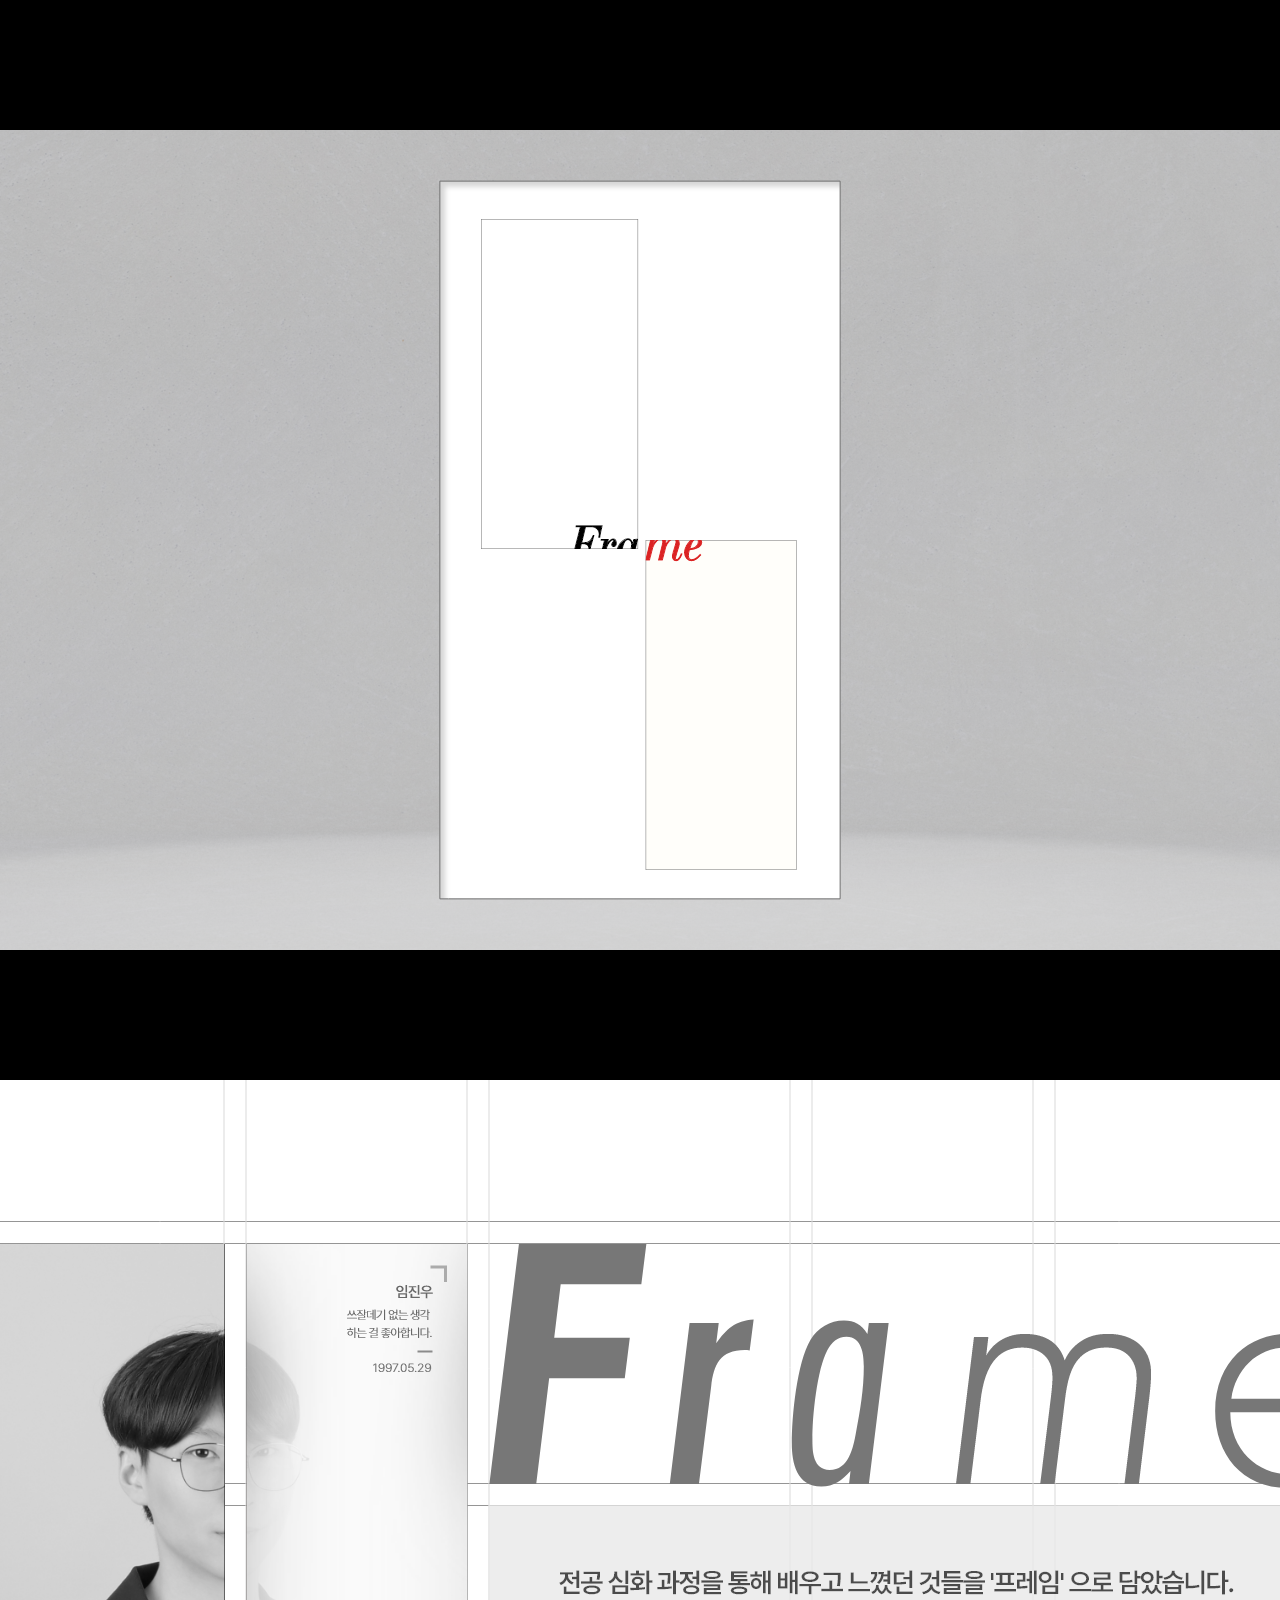
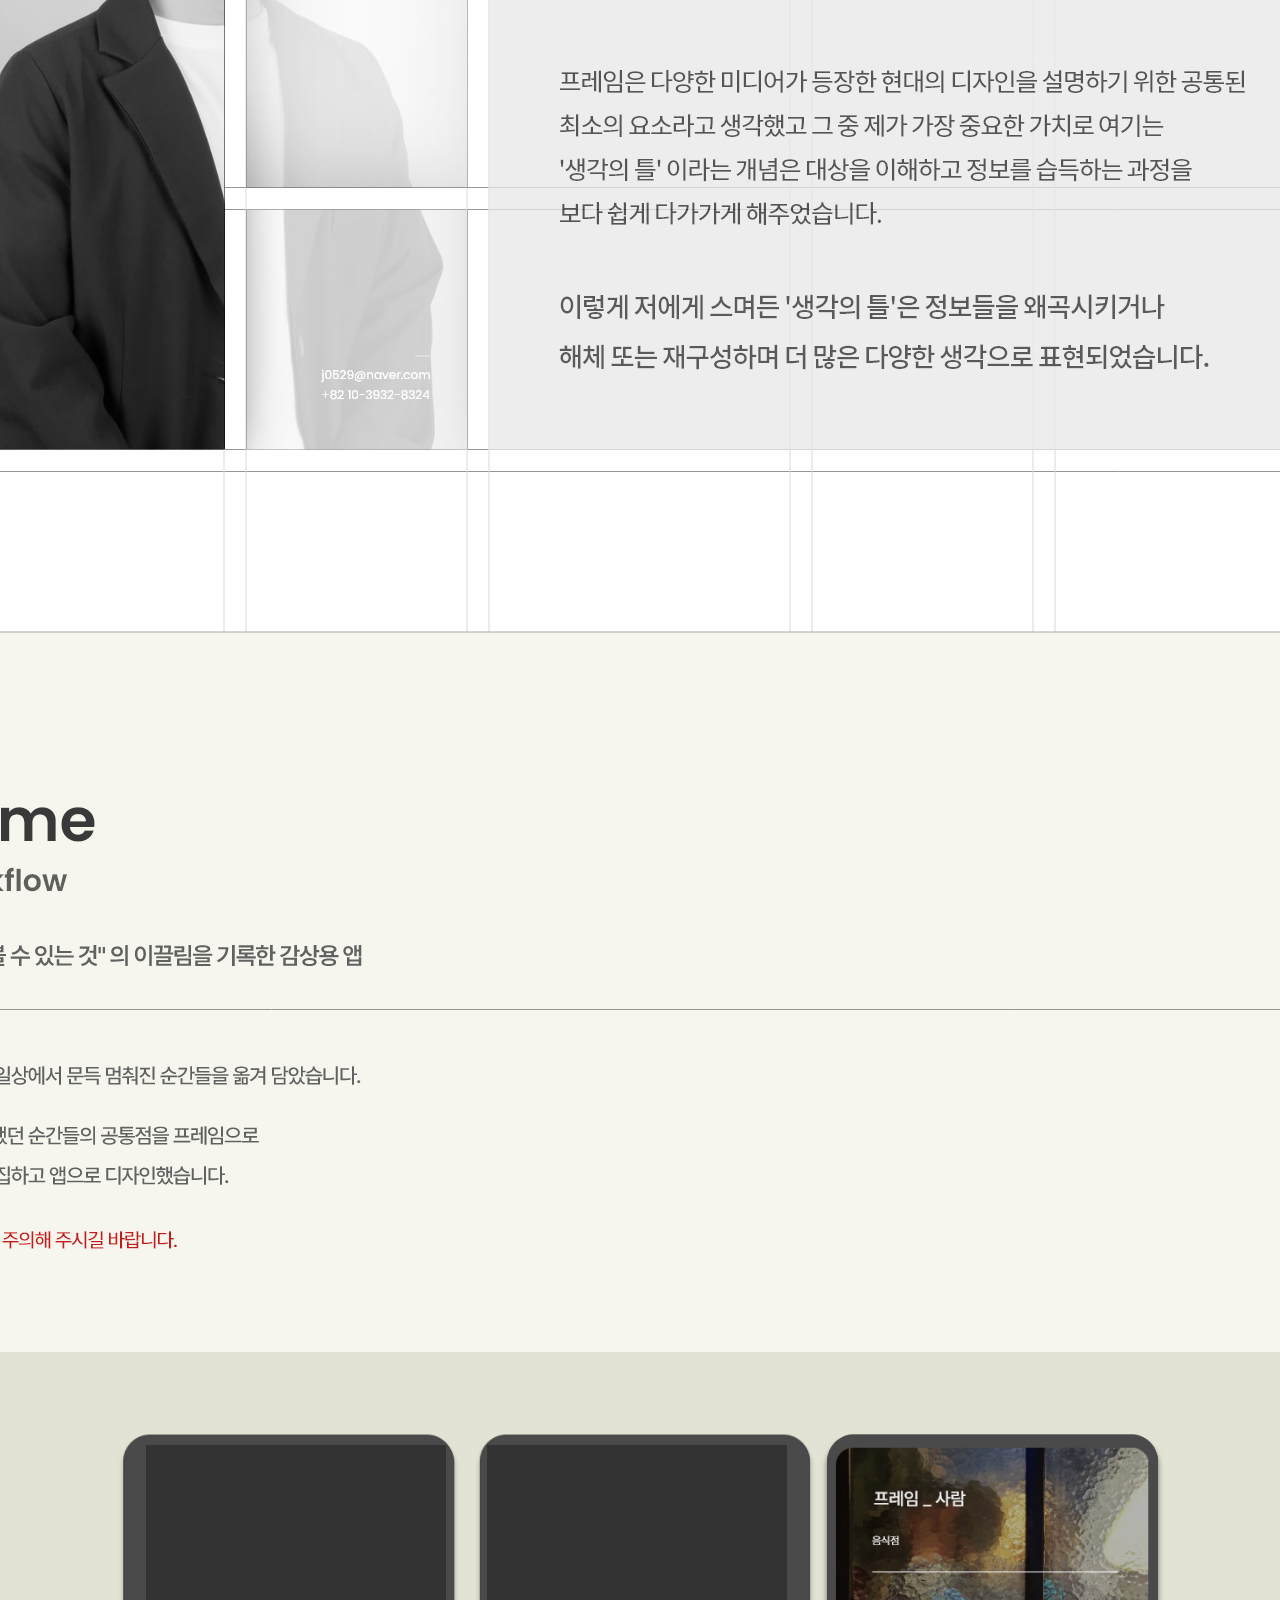
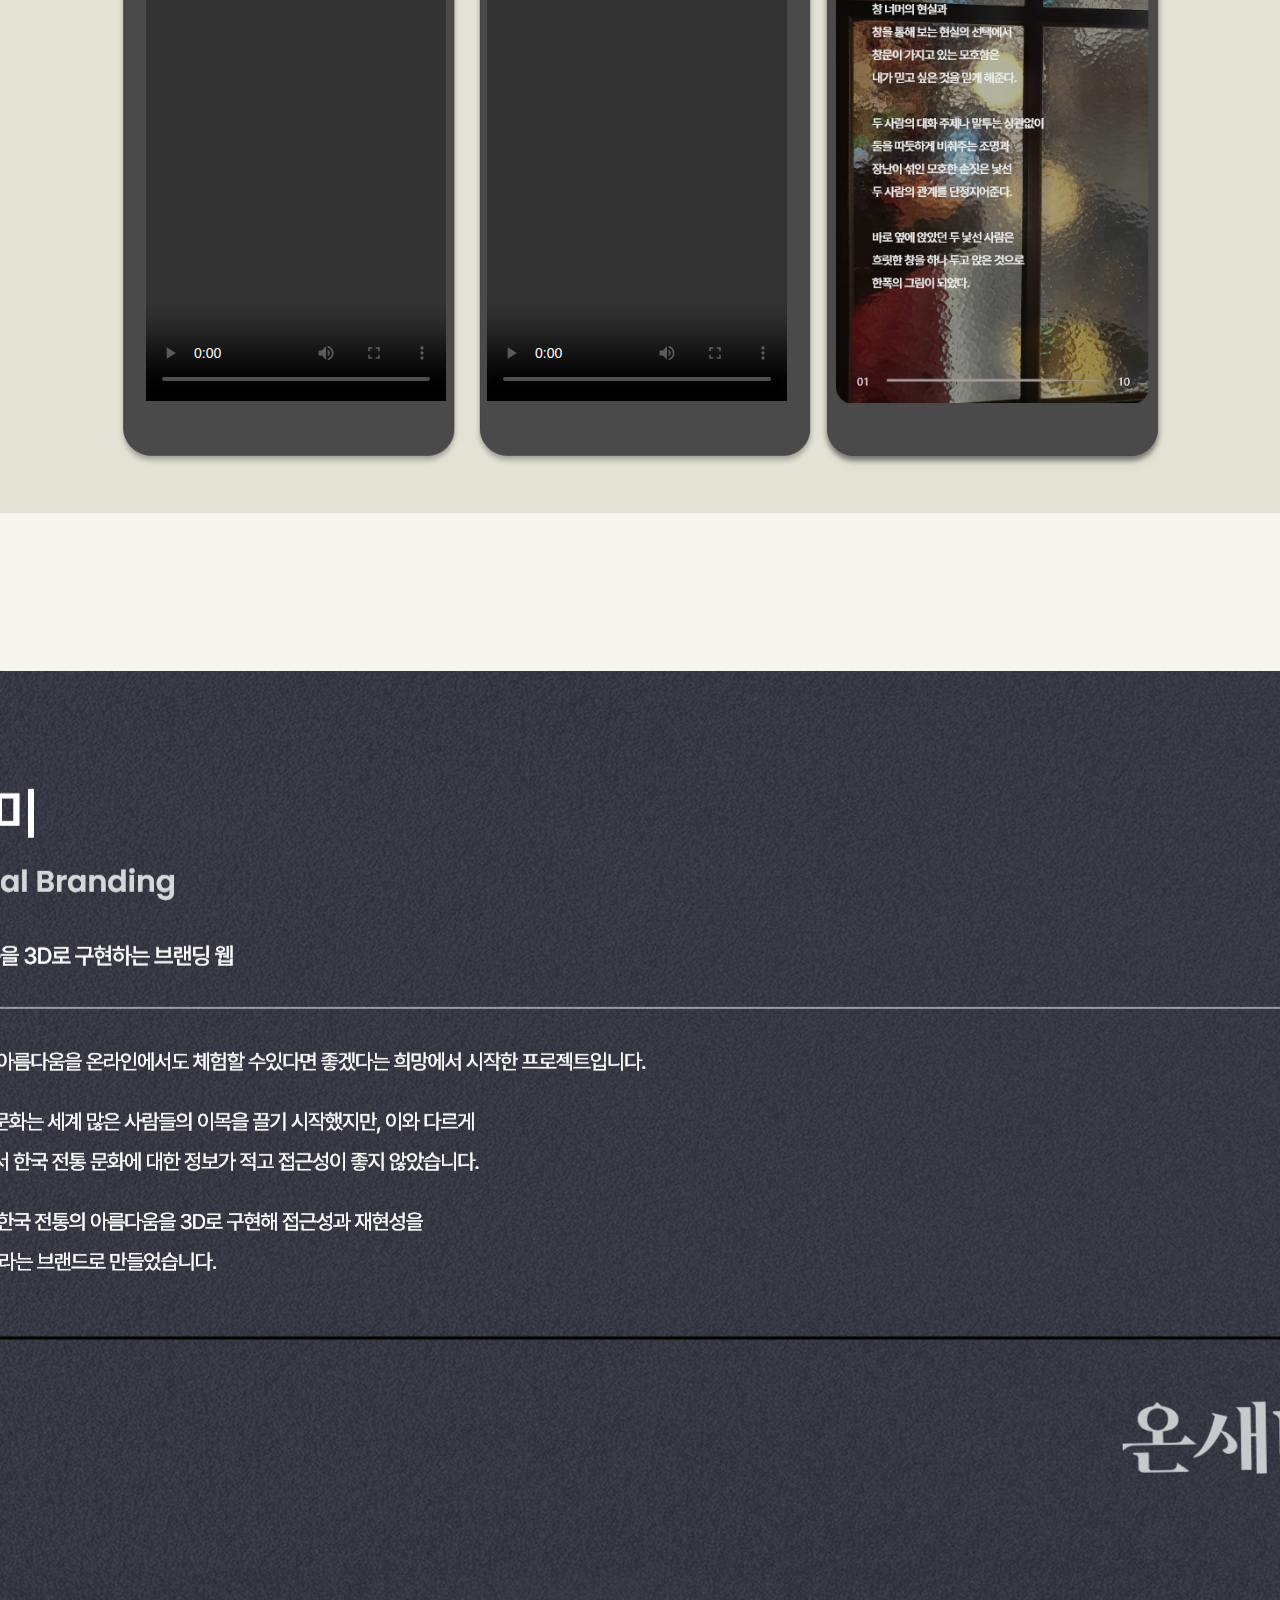
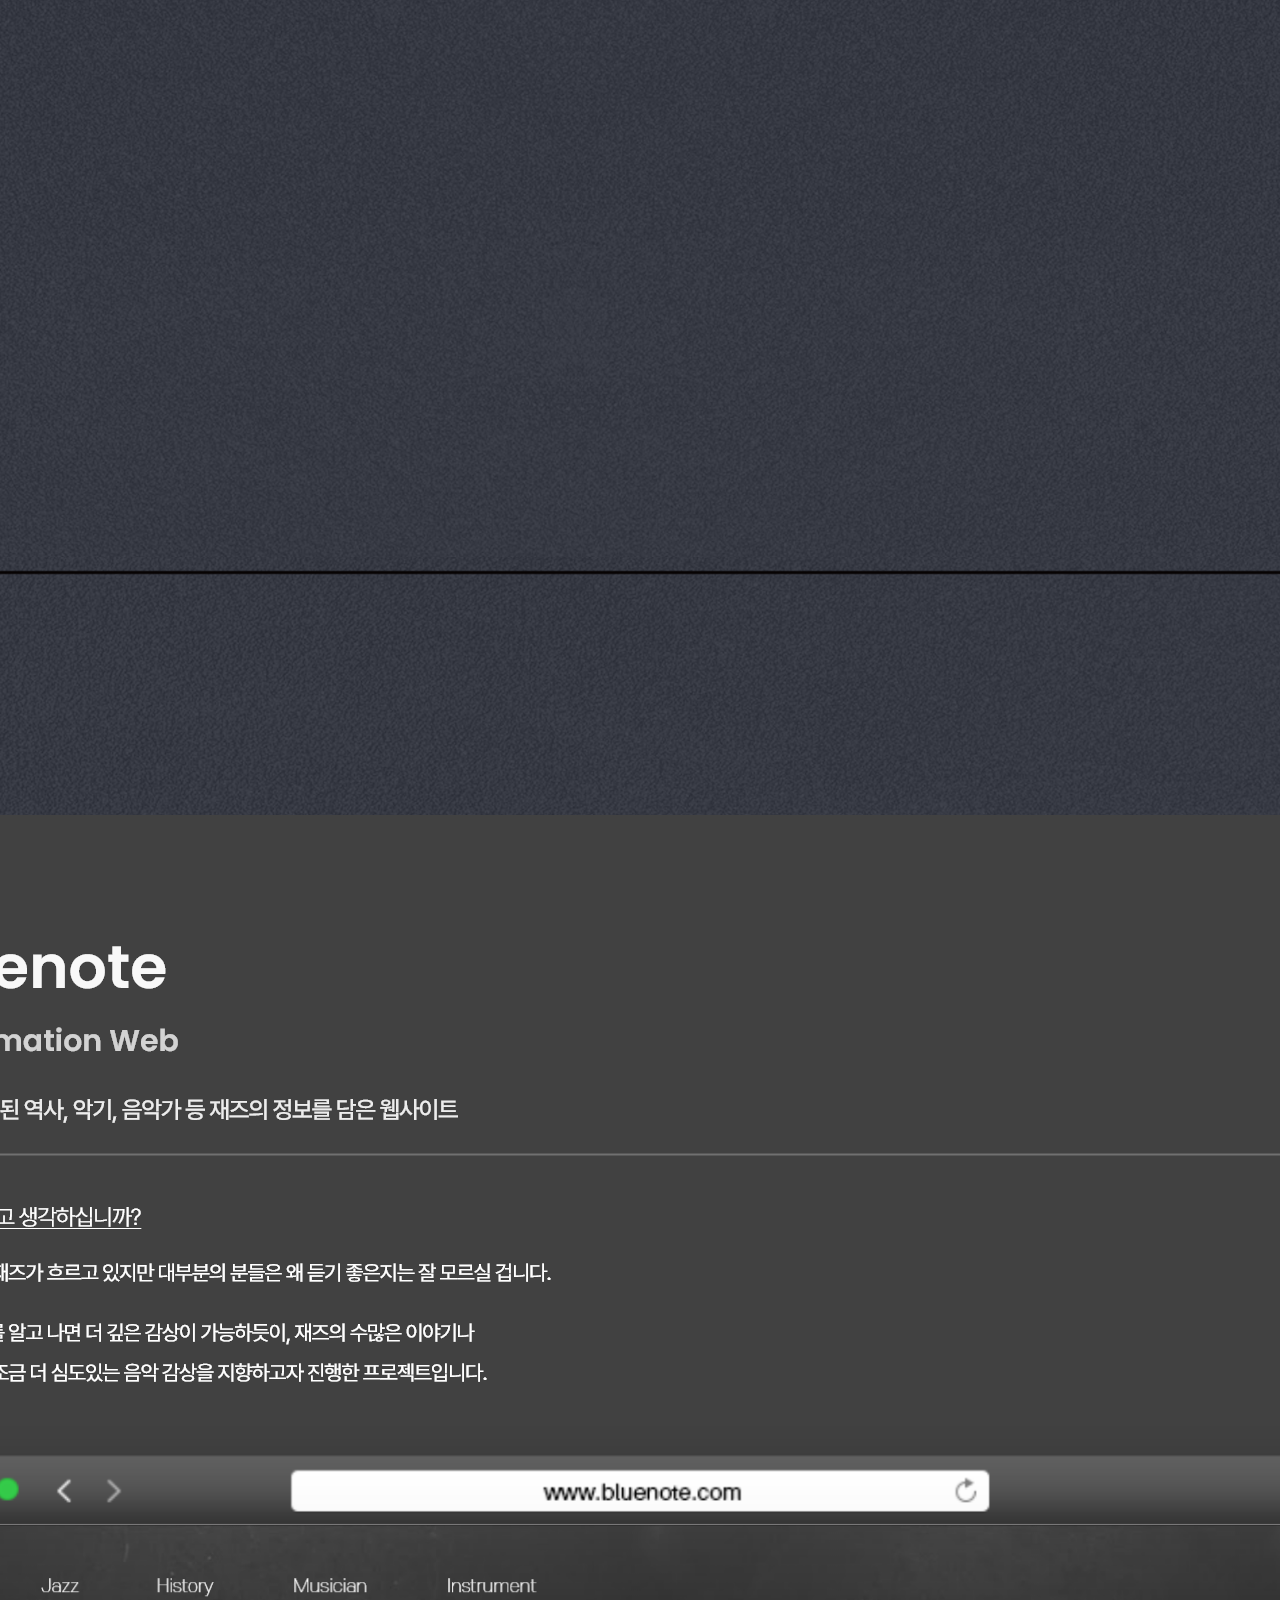
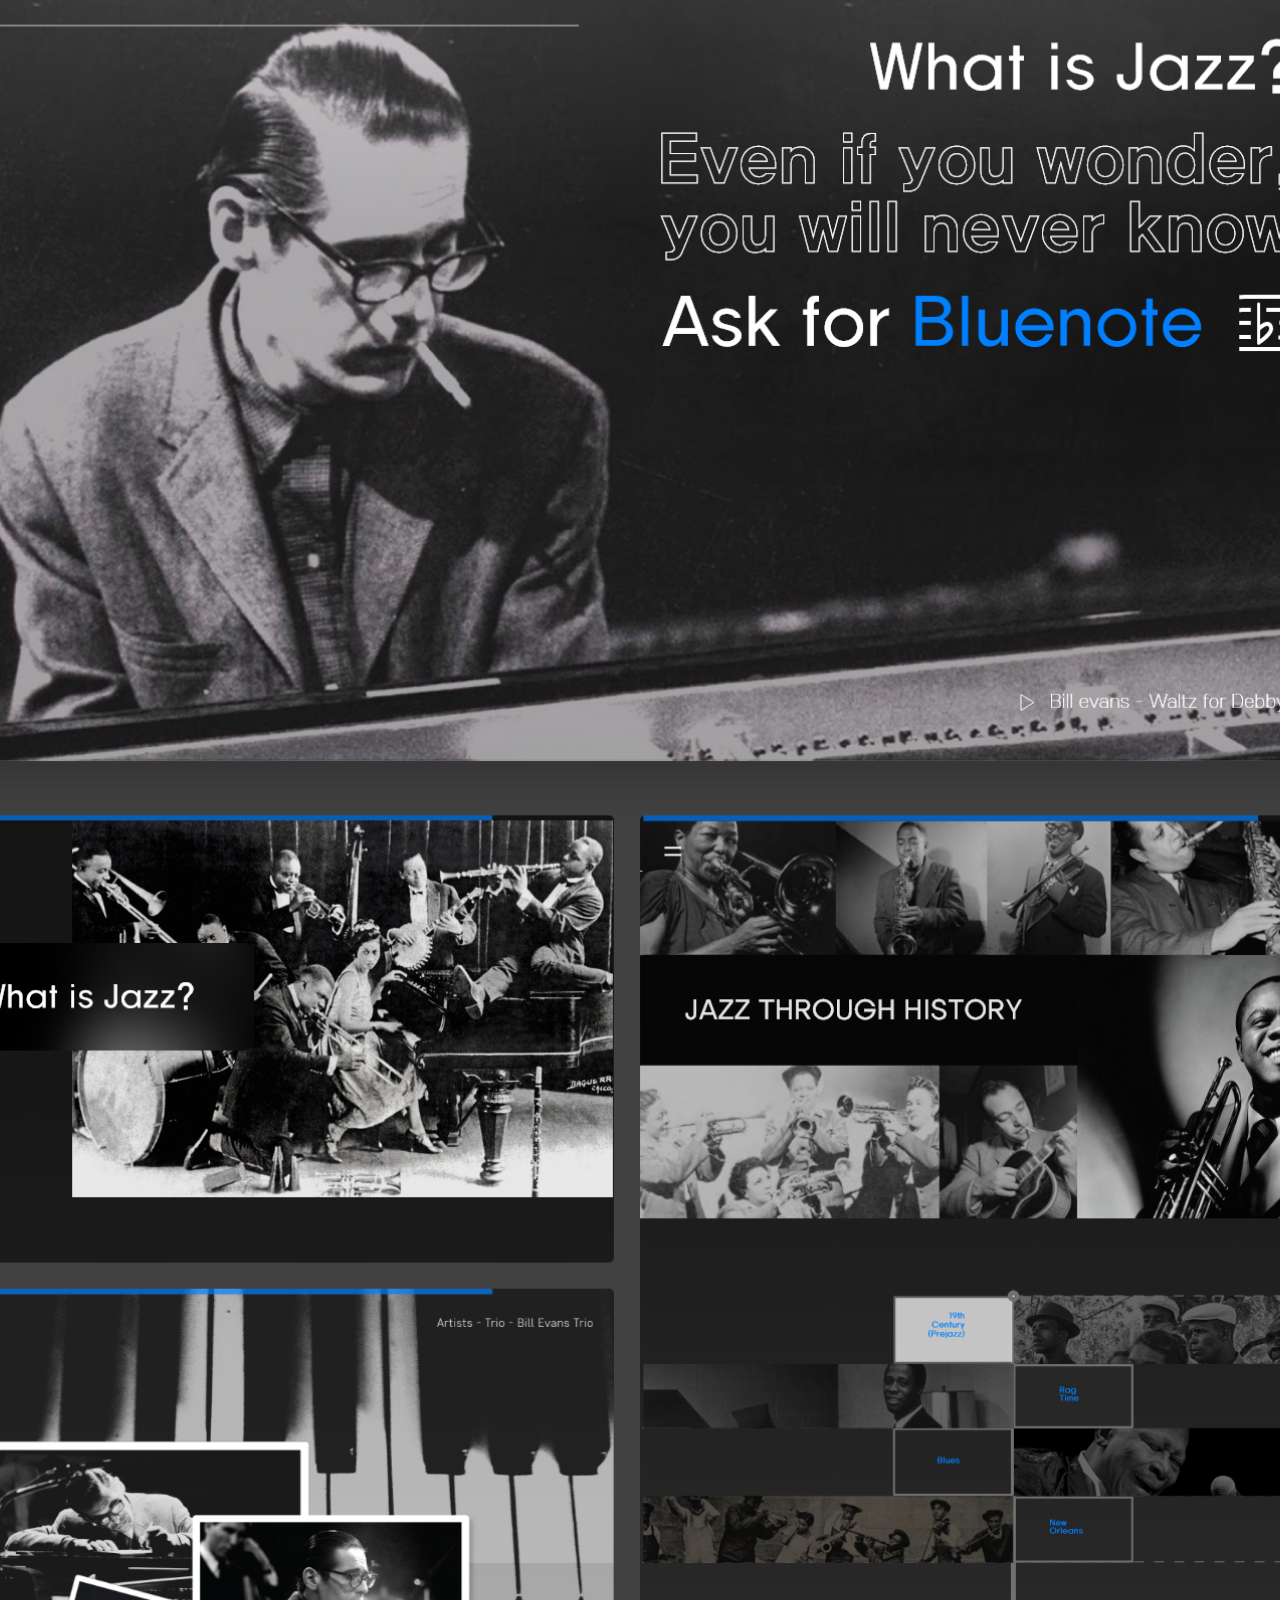
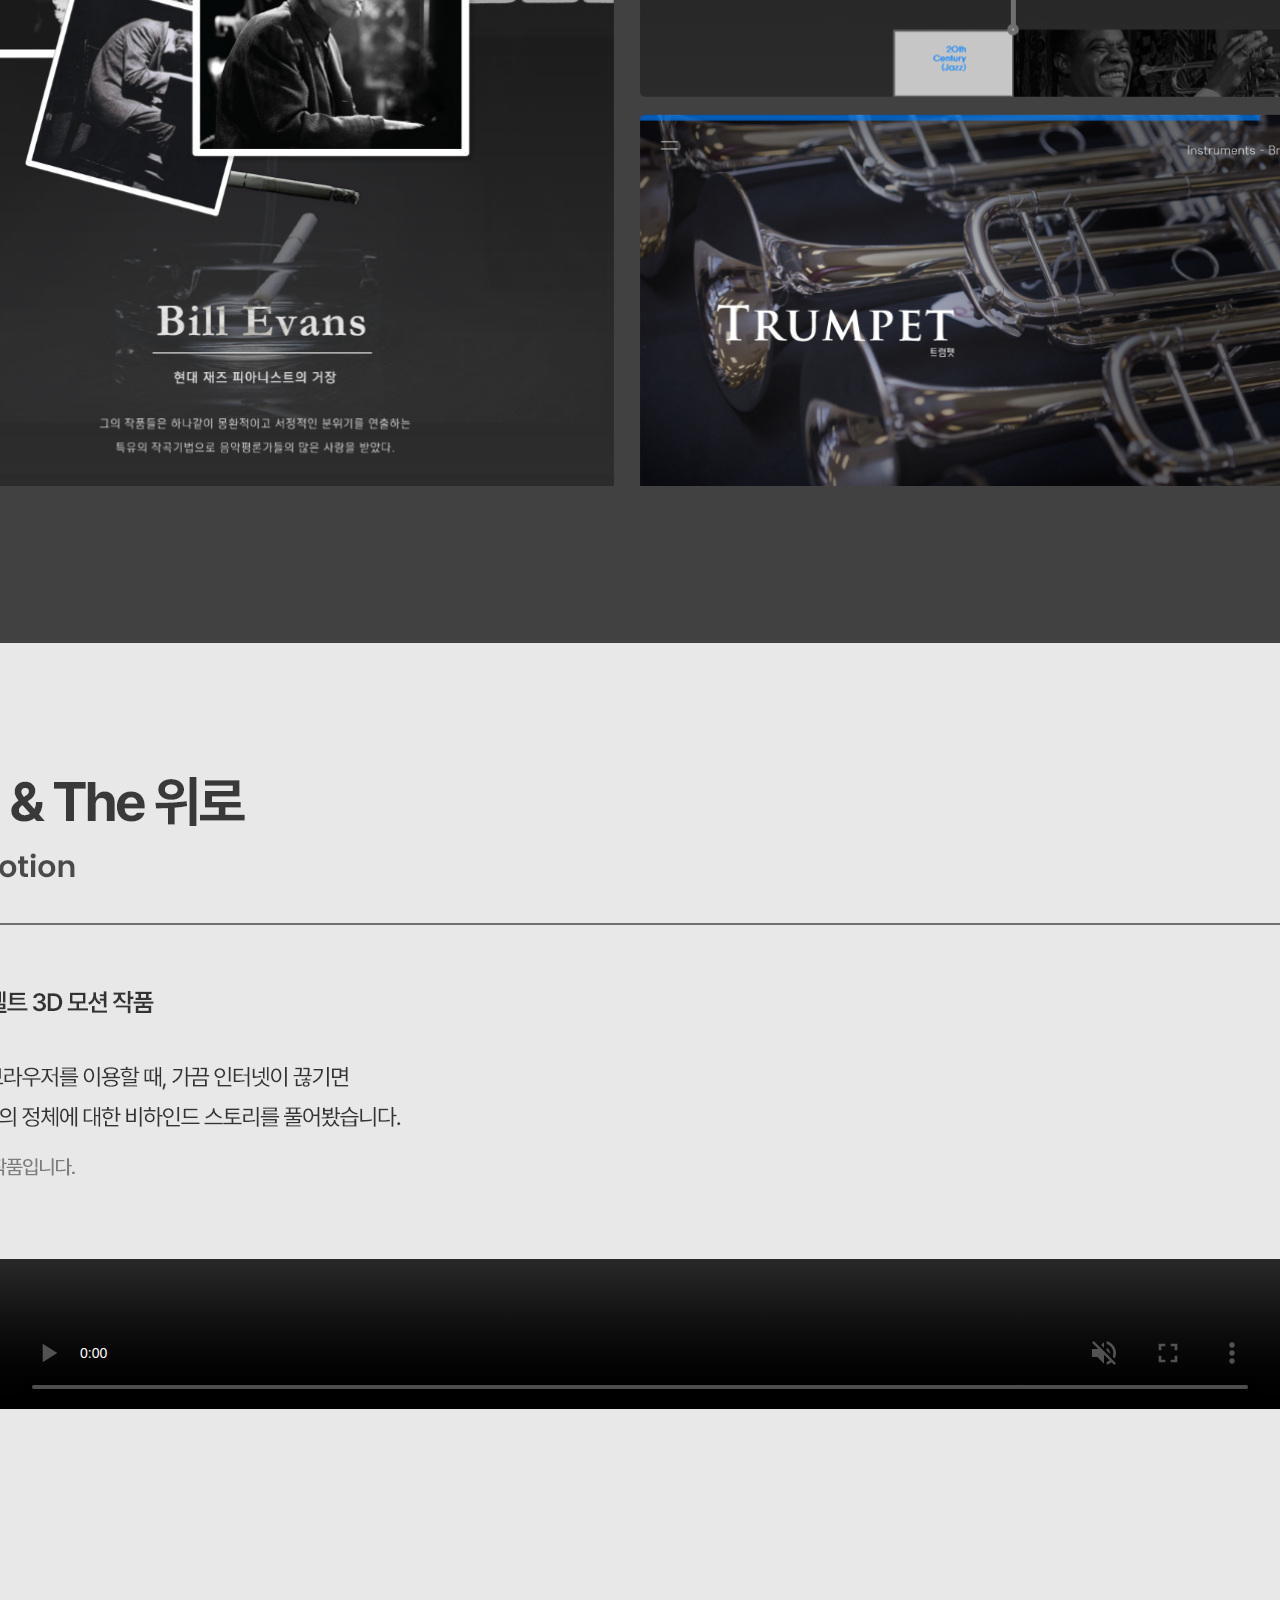
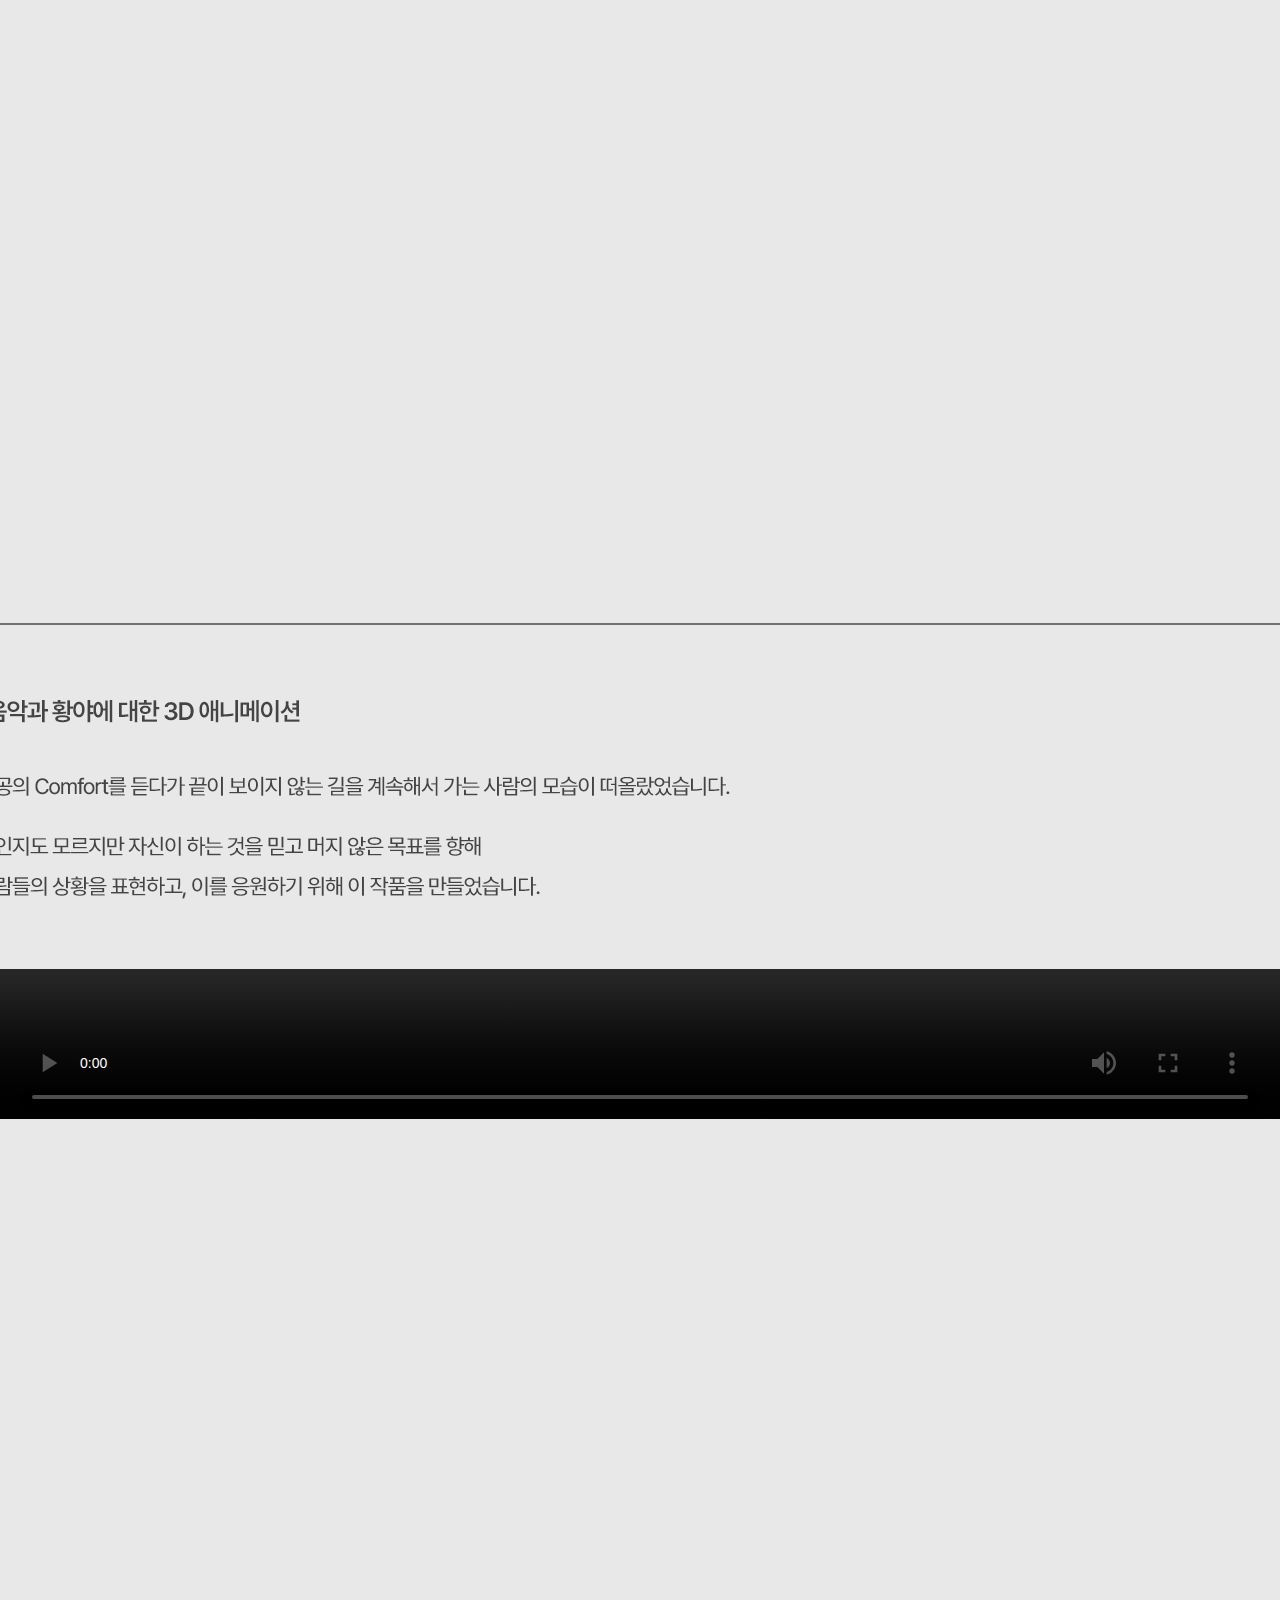
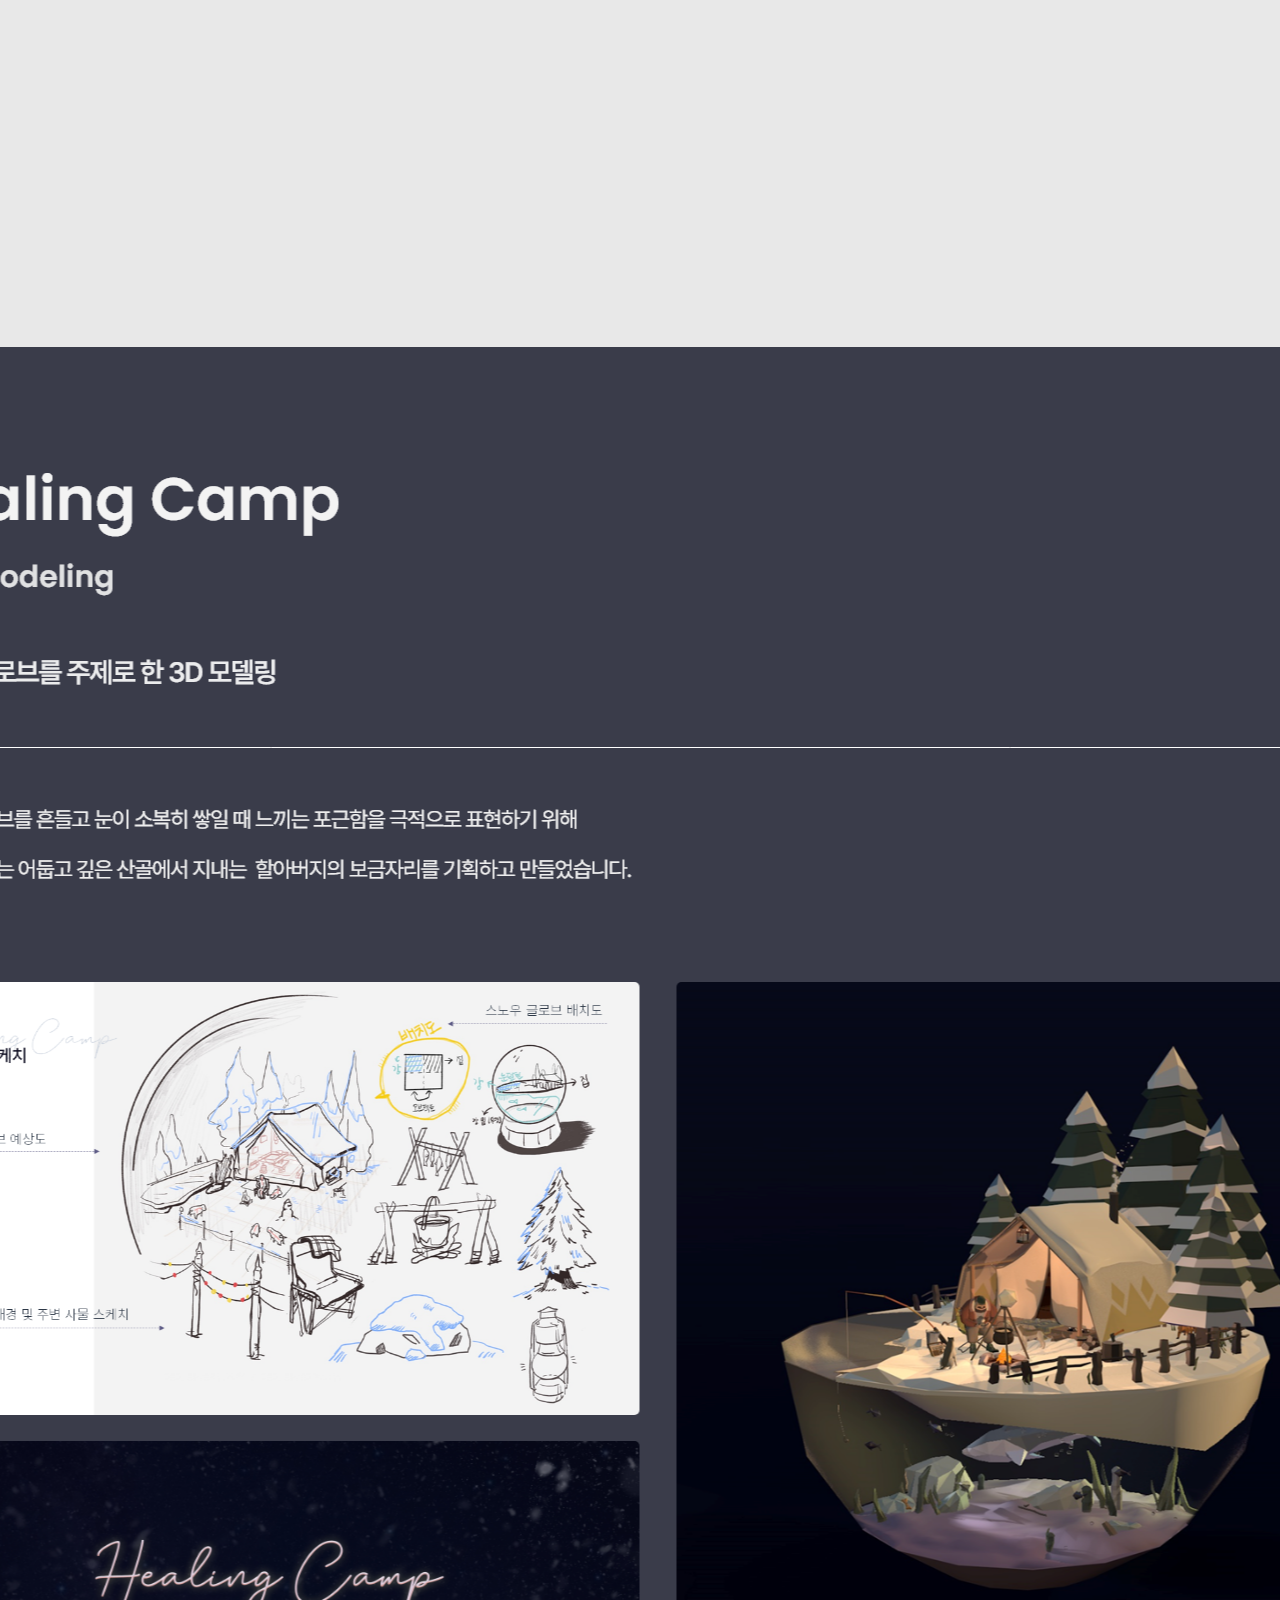
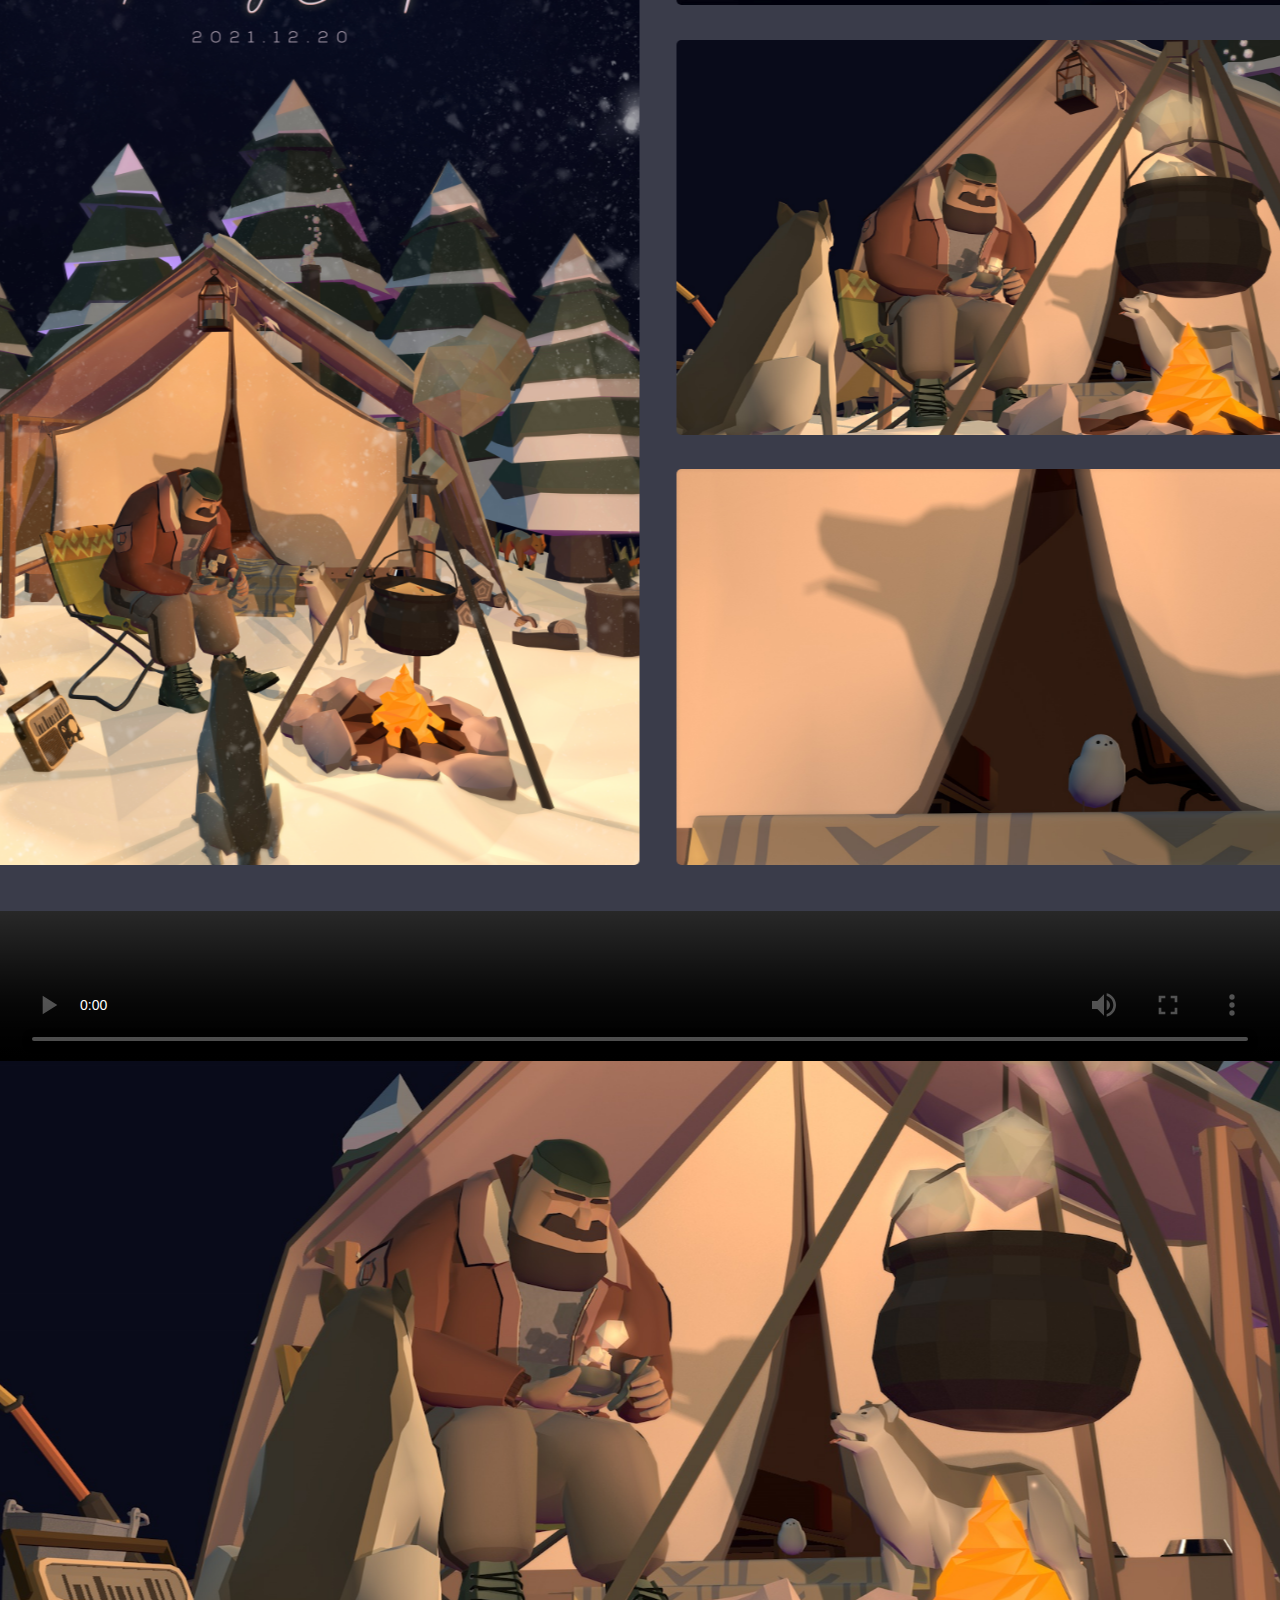
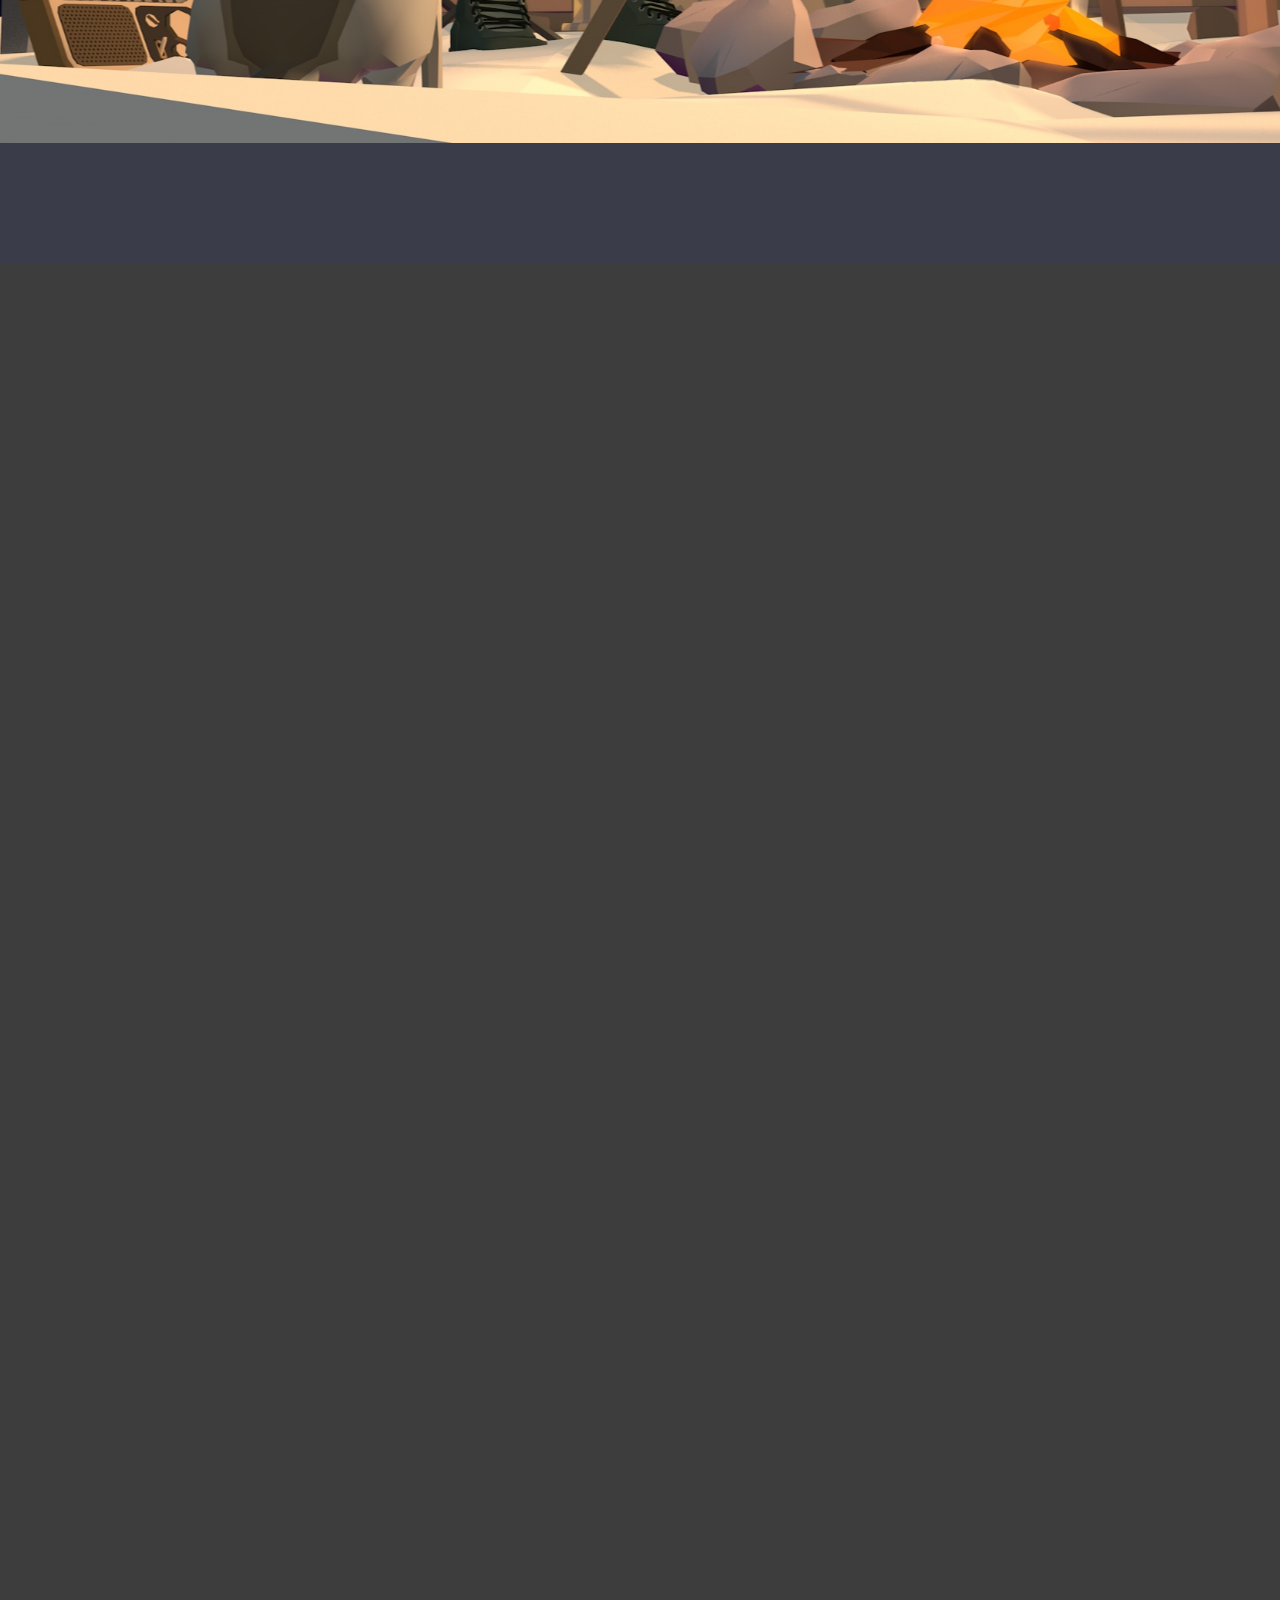
==== index.html @ 06879cde "Add files via upload" ====
<!DOCTYPE html>
<html lang="ko">
<head>
    <meta charset="UTF-8">
    <meta http-equiv="X-UA-Compatible" content="IE=edge">
    <meta name="viewport" content="width=device-width, initial-scale=1.0">
    <title>Jinwoo's Protfolio</title>
    <link rel="stylesheet" href="master.css">
</head>

<body>
    <div class="wrap01"> 
        <div class="c01">
            </div>
        </div>
    </div>
    <div class="wrap02">
        <div class="c02_bg">
            <div class="c02_01">

            </div>
        </div>
        
    </div>
    <div class="wrap03">
        <div class="c03_01">
            <video controls loop id="v_03_01">
                <source src="img/video/v_03_01.mp4" type="video/mp4">
                해당 브라우저는 video 태그를 지원하지 않습니다.
            </video>
            <video controls loop id="v_03_02">
                <source src="img/video/v_03_02.mp4" type="video/mp4">
                해당 브라우저는 video 태그를 지원하지 않습니다.
            </video>
        </div>

    </div>
    <div class="wrap04">       
         <div class="c04"></div>
         <div class="c04_video">
            <video autoplay muted loop id="v_04">
                <source src="img/video/v_04.mp4" type="video/mp4">
                해당 브라우저는 video 태그를 지원하지 않습니다.
            </video>
         </div> 
    </div>
    <div class="wrap05">
        <div class="c05"></div>
     </div>
    <div class="wrap06">
        <div class="c06">
            <div class="c06_video">
                <video controls muted loop id="v_06_01">
                    <source src="img/video/v_06_01.mp4" type="video/mp4" >
                    해당 브라우저는 video 태그를 지원하지 않습니다.
                </video>
            </div>
            <div class="c06_video_2">
                <video controls loop id="v_06_02">
                    <source src="img/video/v_06_02.mp4" type="video/mp4">
                    해당 브라우저는 video 태그를 지원하지 않습니다.
                </video>
            </div>
        </div>
    </div>
    <div class="wrap07">
        <div class="c07">  
                <div class="c07_video">
                    <video controls loop id="v_07">
                        <source src="img/video/v_07.mp4" type="video/mp4">
                        해당 브라우저는 video 태그를 지원하지 않습니다.
                    </video>
              </div>
         </div>
    </div>
    <div class="wrap08">
        <div class="c08">
            <div class="c08_gif_1"></div>
            <div class="c08_gif_2"></div>
            <div class="c08_gif_3"></div>
            <div class="c08_gif_4"></div>
            <div class="c08_gif_5"></div>
        </div>
    </div>
    <div class="wrap09">
        <div class="c09"></div>
    </div>
    <footer>
        <div class="wrap10">
            <div class="c10"></div>
        </div>
    </footer>
</body>
</html>
---- master.css ----
*{
    margin: 0px;
    padding: 0px;
    text-decoration: none;
    list-style-type: none;
   /* overflow: hidden;  화면이 넘쳤을 때 스크롤바가 안 생기게 하는 태그 */
}

header{ 
    width: 100%;
    height: 50px;
    background-color: #ffffff;
    display: flex;
    justify-content: center;
    align-items: center;
}


.wrap01{position: relative;
        width:100%;
        height: 1080px;
        text-align: center;
        display:flex; 
        justify-content: center; /* 가로 중앙 정렬 */
    } /* 세로 중앙 정렬? 후 위치 조정 */

.wrap02{position: relative;
        width:100%;
        height: 1152px;
        text-align: center;
    }   

.wrap03{position: relative; 
        width:100%; 
        height: 1639px; 
        text-align: center;
        background-color: #F6F6EF; 
    }   

.wrap04{position: relative;
        width:100%; 
        height: 1744px;
        text-align: center;
        background-image: url(img/04_03.png);
    }

.wrap05{position: relative;
        width:100%;
        height: 3028px;
        text-align: center;
        background-color: #414141;
    }

.wrap06{position: relative; 
        width:100%;
        height: 2904px;
        text-align: center;
        background-color: #E8E8E8;
    }

.wrap07{position: relative; 
        width:100%;
        height: 3116px;
        text-align: center;
        background-color: #3A3C4A;
    }

.wrap08{position: relative; 
        width:100%;
        height: 5047px;
        text-align: center;
        background-color: #3D3D3D;
    }

.wrap09{position: relative; 
        width:100%;
        height: 4365px;
        text-align: center;
        background-color: #E8E8E8;
    }

/* Wrap */  

.c01{
    background-image: url(img/01_01.png);
    width: 100%;
    height: 1080px;
    position: absolute;
    align-items: center;
    background-repeat: no-repeat;
    background-position: center;
    z-index: 4;
    background-color: black;
}

.c02_bg{
    background-image: url(img/02_bg.png);
    width: 100%;
    height: 1152px;
    position: absolute;
    align-items: center;
    background-repeat:repeat-x;
    background-position: center;
    z-index: 4;
}
    .c02_01{
        background-image: url(img/02_01.png);
        width: 100%;
        height: 1152px;
        position: absolute;
        align-items: center;
        background-repeat: no-repeat;
        background-position: center;
        z-index: 5;
        margin-top: 25px;
    }    

.c03_01{
    background-image: url(img/03_01.png) ;
    width: 100%;
    height: 1335px;
    position: absolute;
    align-items: center;
    background-repeat: no-repeat;
    background-position: center;
    margin-top: 146px;
}
#v_03_01{
    margin-top: 667px;
    height: 556px;

}
#v_03_02{
    margin-top: 667px;
    height: 556px;
    margin-right: 348px;
    margin-left: 37px;

}

.c04{
    background-image: url(img/04_01.png);
    width: 100%;
    height: 1535.5px;
    position: absolute;
    align-items: center;
    background-repeat: no-repeat;
    background-position: center;
    margin-top: 110px;
    z-index: 4;
}
    .c04_video{
        width: 100%;
        height: 699px;
        position: absolute;
        align-items: center;
        background-repeat: no-repeat;
        background-position: center;
        margin-top: 668px;
        z-index: 3;
    }

    #v_04{
        width: 1480px;
    }

.c05{
    background-image: url(img/05_01.png);
    width: 100%;
    height: 2761px;
    position: absolute;
    align-items: center;
    background-repeat: no-repeat;
    background-position: center;
    margin-top: 110px;
}

.c06{
    background-image: url(img/06_01.png);
    width: 100%;
    height: 1730px;
    position: absolute;
    align-items: center;
    background-repeat: no-repeat;
    background-position: center;
    margin-top: 126px;
    z-index: 5;
}
    .c06_video{
        width: 100%;
        height: 858px;
        position: absolute;
        align-items: center;
        background-repeat: no-repeat;
        background-position: center;
        margin-top: 490px;
        z-index: 4;
    }
    #v_06_01{
        width: 1480px;
    }

    .c06_video_2{
        width: 100%;
        height: 832px;
        position: absolute;
        align-items: center;
        background-repeat: no-repeat;
        background-position: center;
        margin-top: 1800px; 
        z-index: 4;
    }
    #v_06_02{
        width: 1480px;
    }

.c07{
    background-image: url(img/07_01.png);
    width: 100%;
    height: 2886px;
    position: absolute;
    align-items: center;
    background-repeat: no-repeat;
    background-position: center;
    margin-top: 110px;
    z-index: 5;
}
    .c07_video{
        width: 100%;
        height: 832px;
        position: absolute;
        align-items: center;
        background-repeat: no-repeat;
        background-position: center;
        margin-top: 2054px;
        z-index: 4;

    }
    #v_07{
        width: 1482px;
    }
.c08{
    background-image: url(img/08_01.png);
    width: 100%;
    height: 4790px;
    position: absolute;
    align-items: center;
    background-repeat: no-repeat;
    background-position: center;
    margin-top: 110px;
    z-index: 4;
}
    .c08_gif_1{
        background-image: url(img/08_01.gif);
        width: 100%;
        height: 833px;
        position: absolute;
        align-items: center;
        background-repeat: no-repeat;
        background-position: center;
        margin-top: 550px;
        z-index: 5;
    }
    .c08_gif_2{
        background-image: url(img/08_02.gif);
        width: 100%;
        height: 833px;
        position: absolute;
        align-items: center;
        background-repeat: no-repeat;
        background-position: center;
        margin-top: 1400px;
        z-index: 5;
    }
    .c08_gif_3{
        background-image: url(img/08_03.gif);
        width: 100%;
        height: 833px;
        position: absolute;
        align-items: center;
        background-repeat: no-repeat;
        background-position: center;
        margin-top: 2250px;
        z-index: 5;
    }
    .c08_gif_4{
        background-image: url(img/08_04.gif);
        width: 100%;
        height: 833px;
        position: absolute;
        align-items: center;
        background-repeat: no-repeat;
        background-position: center;
        margin-top: 3100px;
        z-index: 5;
    }
    .c08_gif_5{
        background-image: url(img/08_05.gif);
        width: 100%;
        height: 833px;
        position: absolute;
        align-items: center;
        background-repeat: no-repeat;
        background-position: center;
        margin-top: 3960px;
        z-index: 5;
    }

.c09{
    background-image: url(img/09_01.png);
    width: 100%;
    height: 4101px;
    position: absolute;
    align-items: center;
    background-repeat: no-repeat;
    background-position: center;
    margin-top: 110px;
}
.wrap10{
    position: relative; 
        width:100%;
        height: 80px;
        text-align: center;
        background-color: #4B4B4B;

}
.c10{
    background-image: url(img/10_01.png);
    width: 100%;
    height: 80px;
    position: absolute;
    align-items: center;
    background-repeat: no-repeat;
    background-position: center;

}
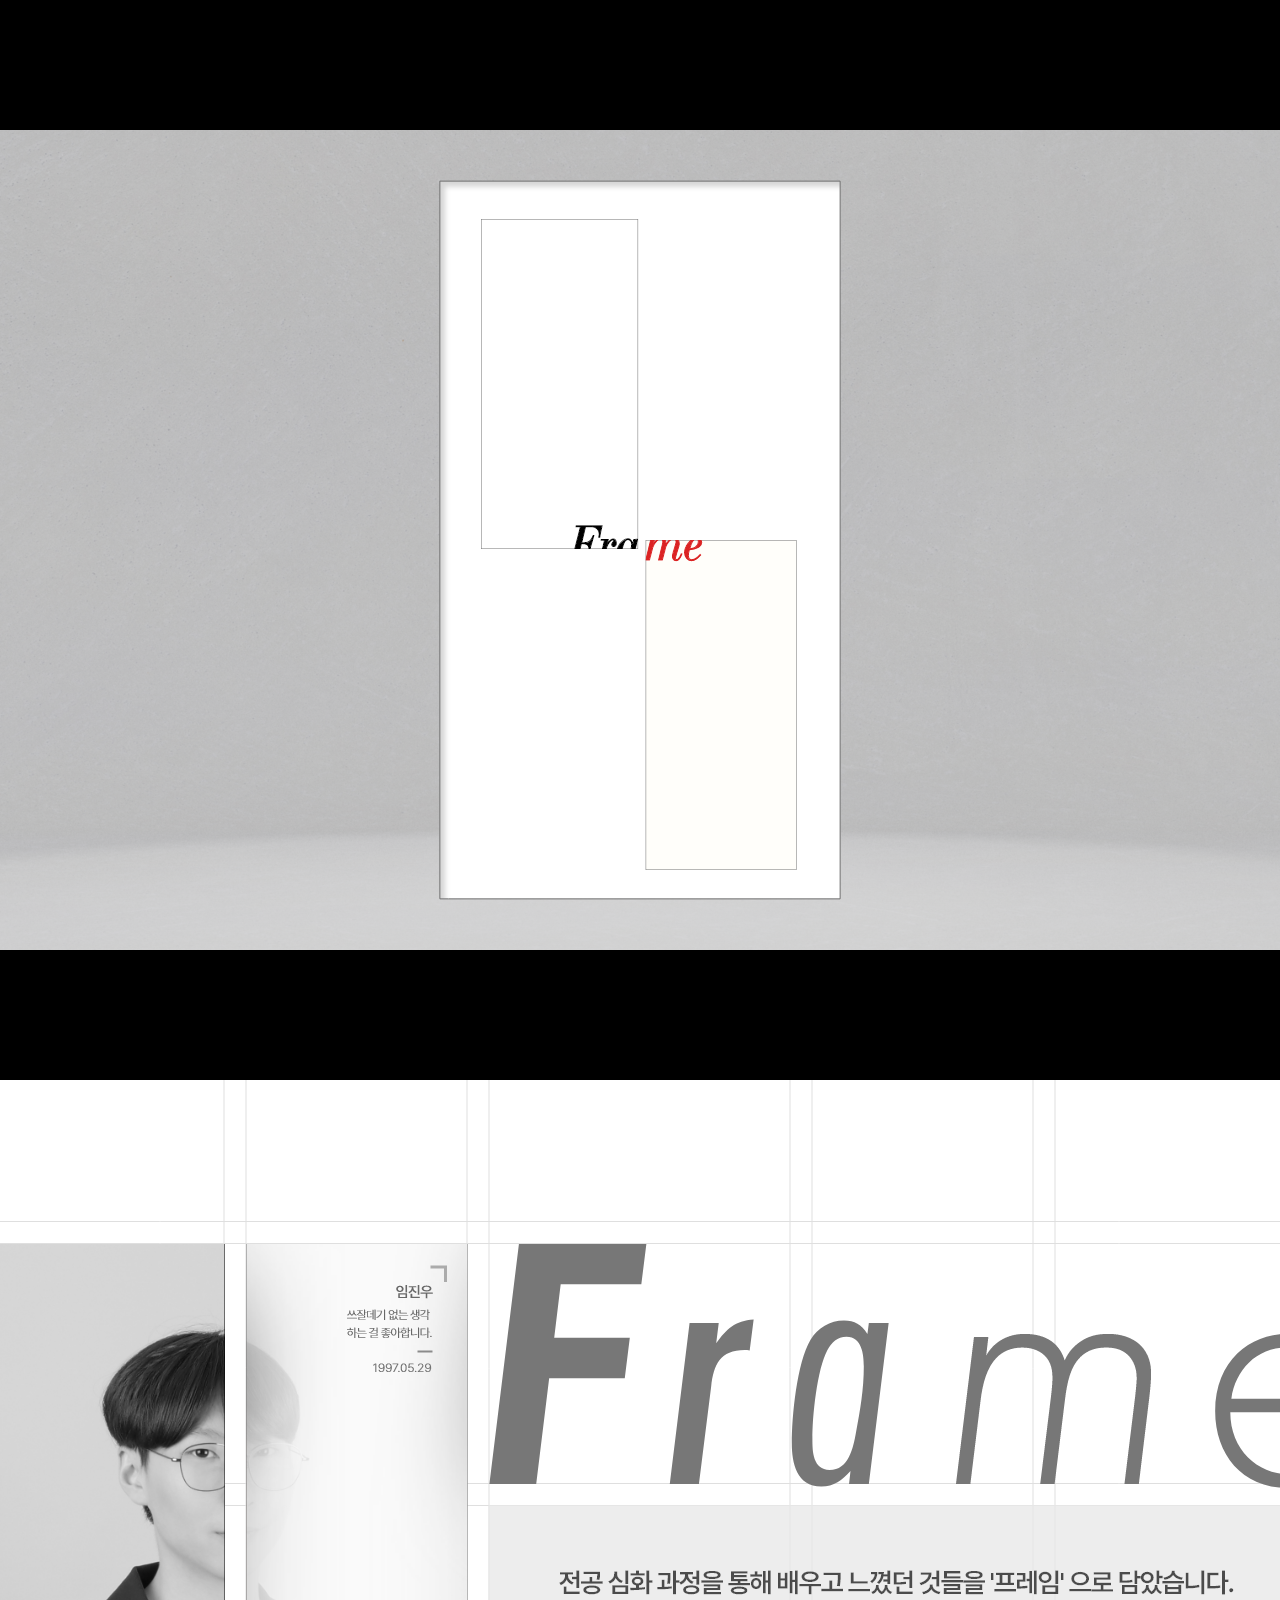
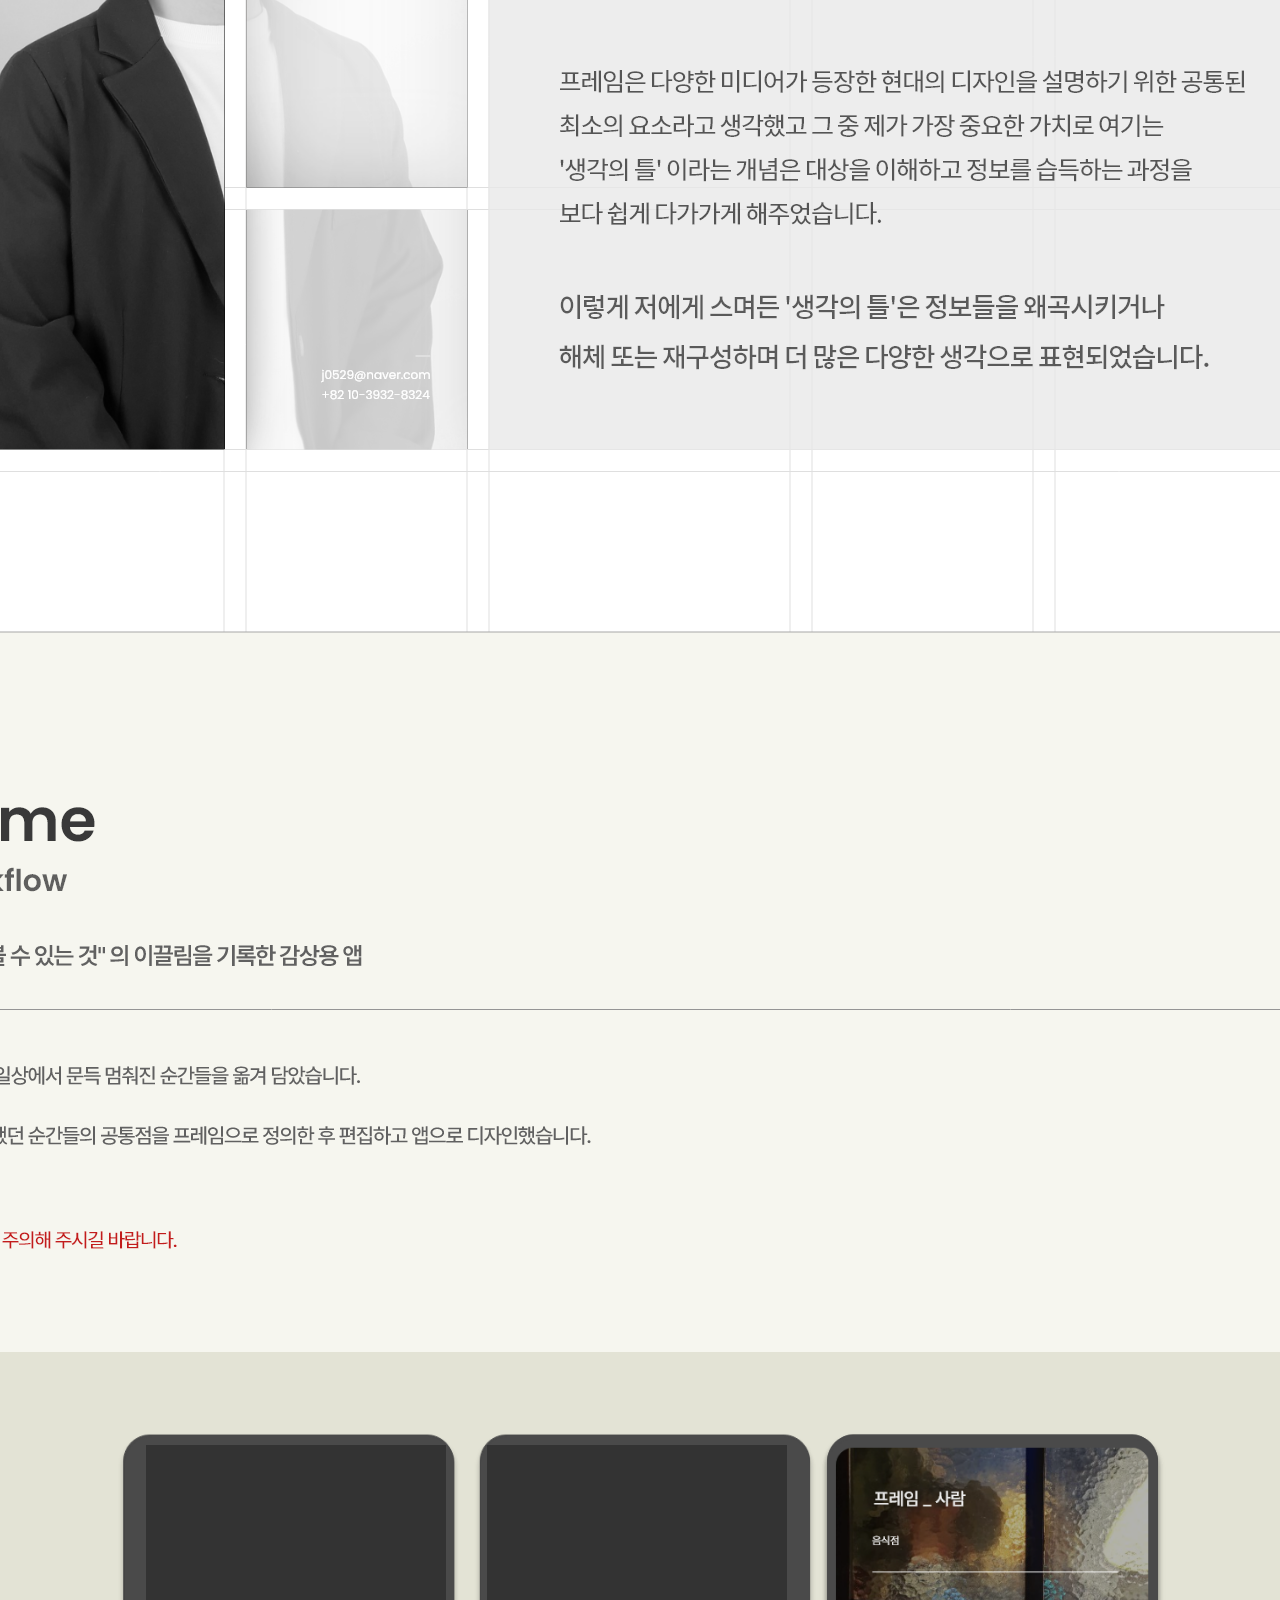
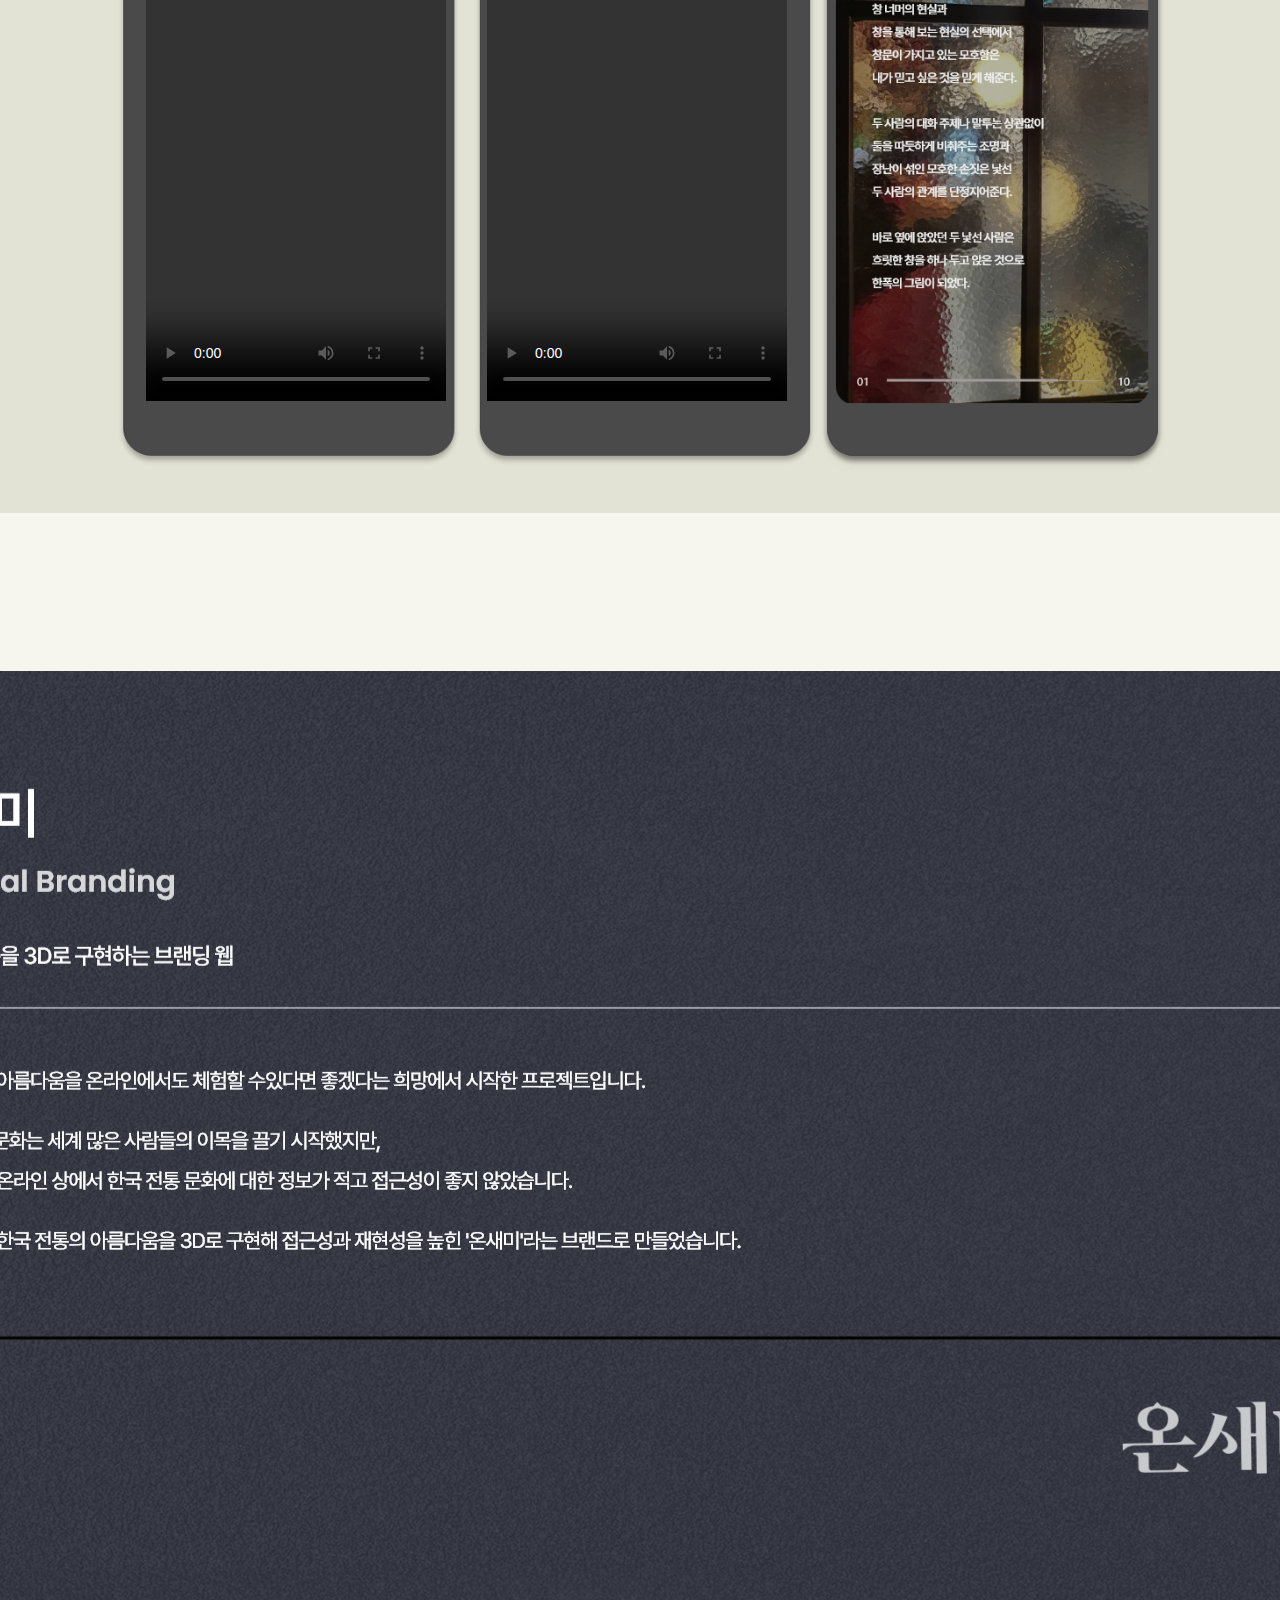
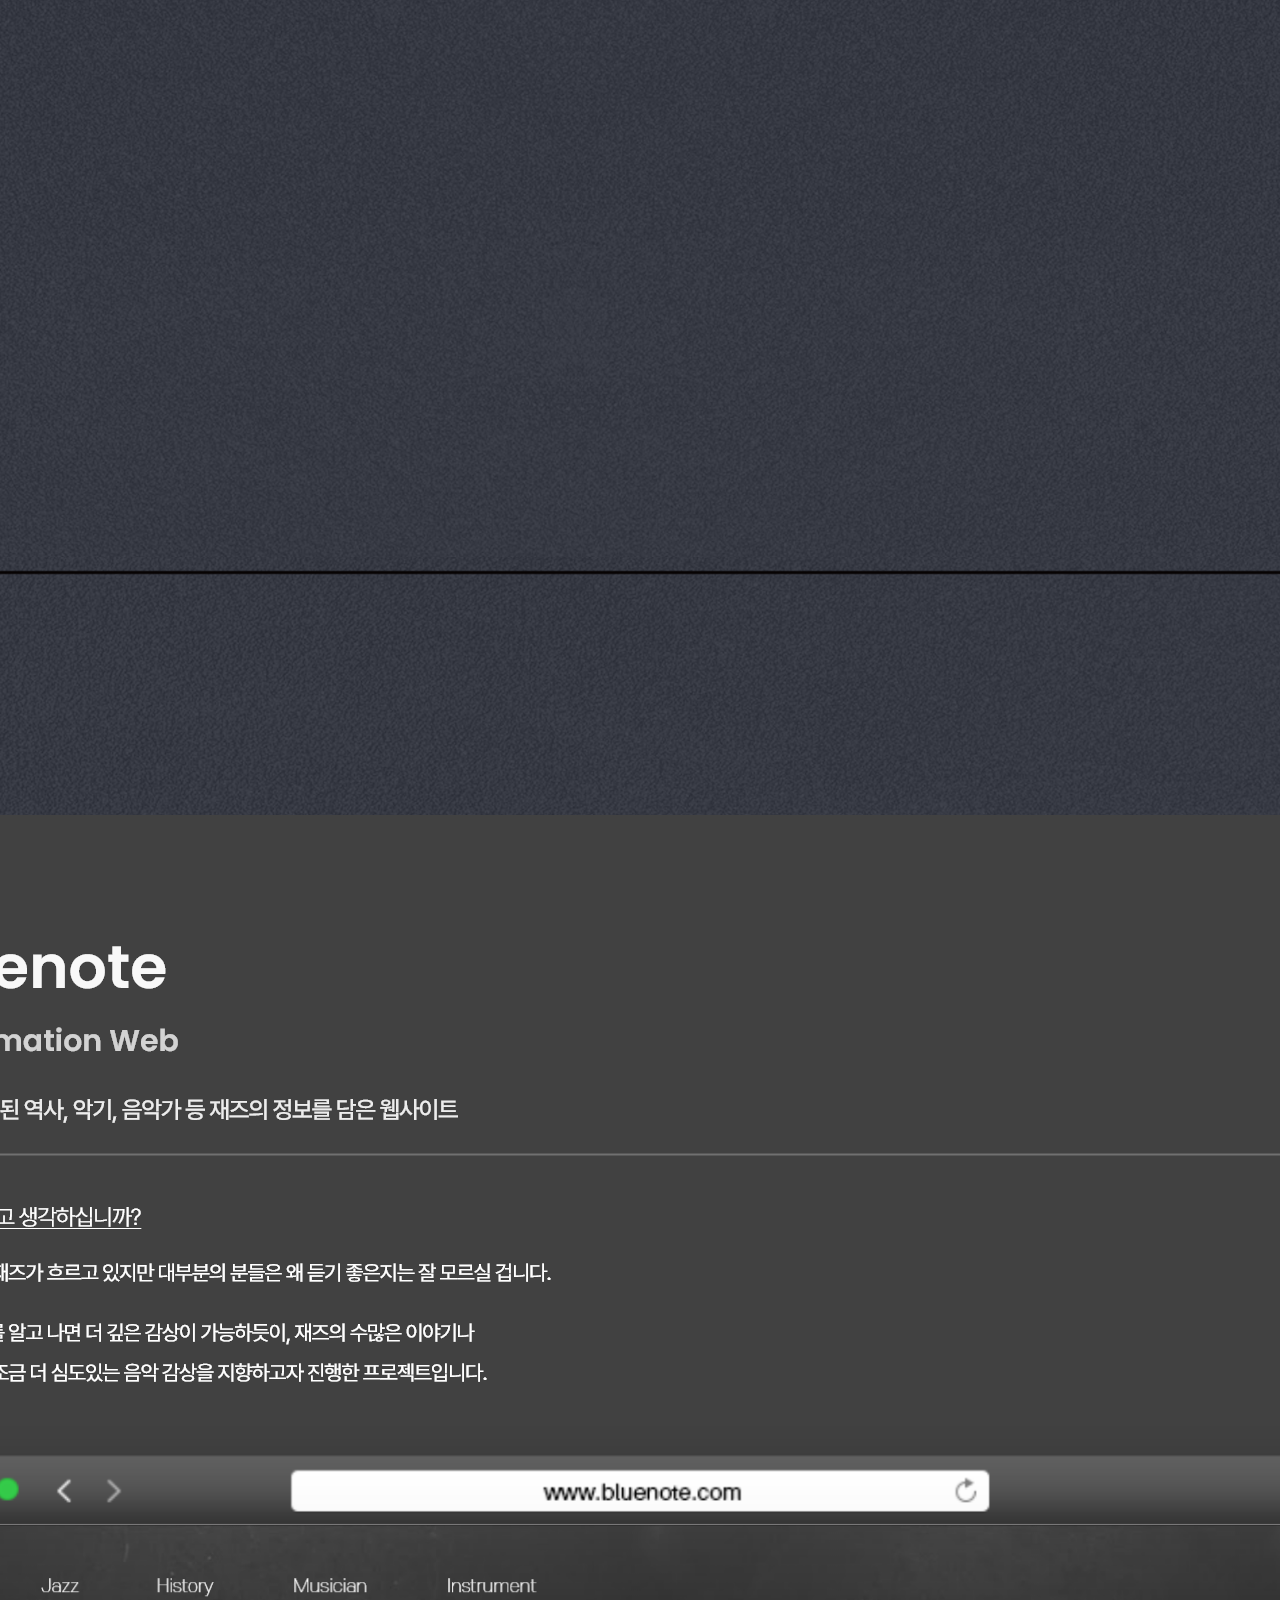
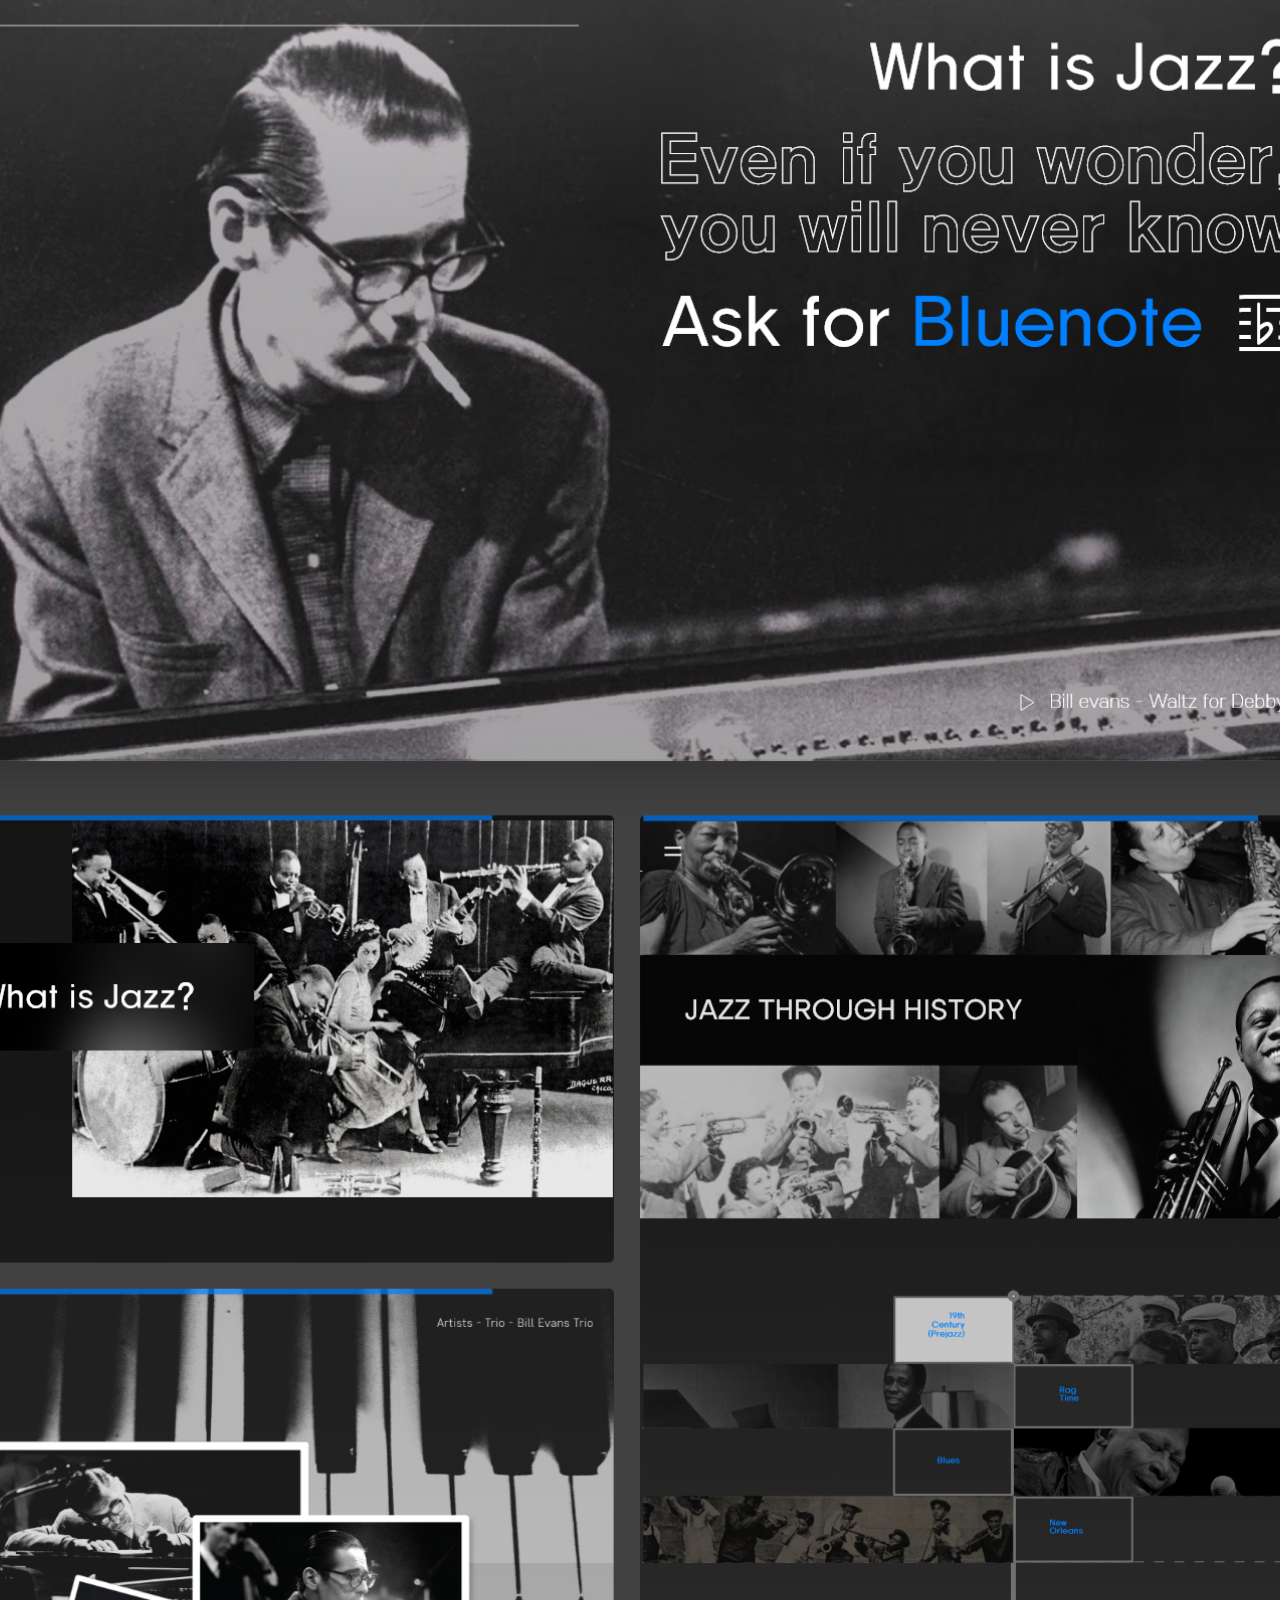
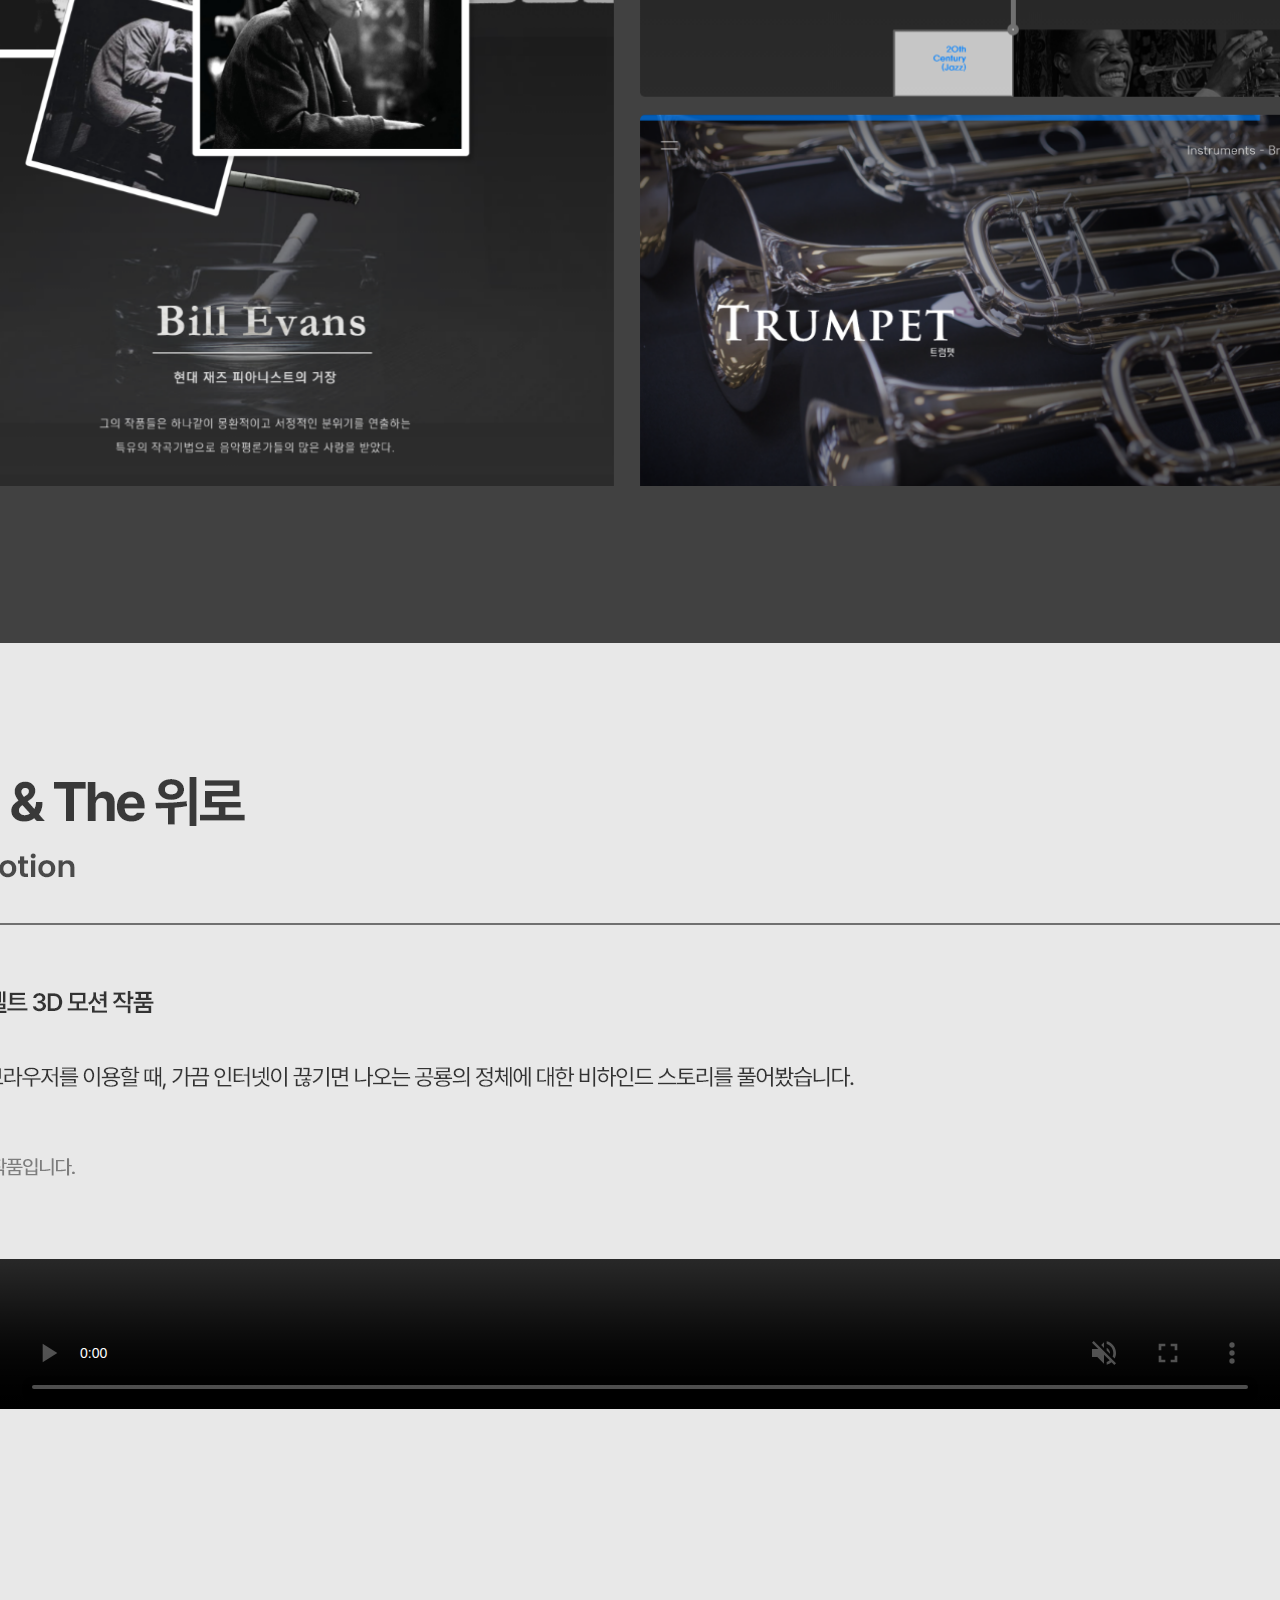
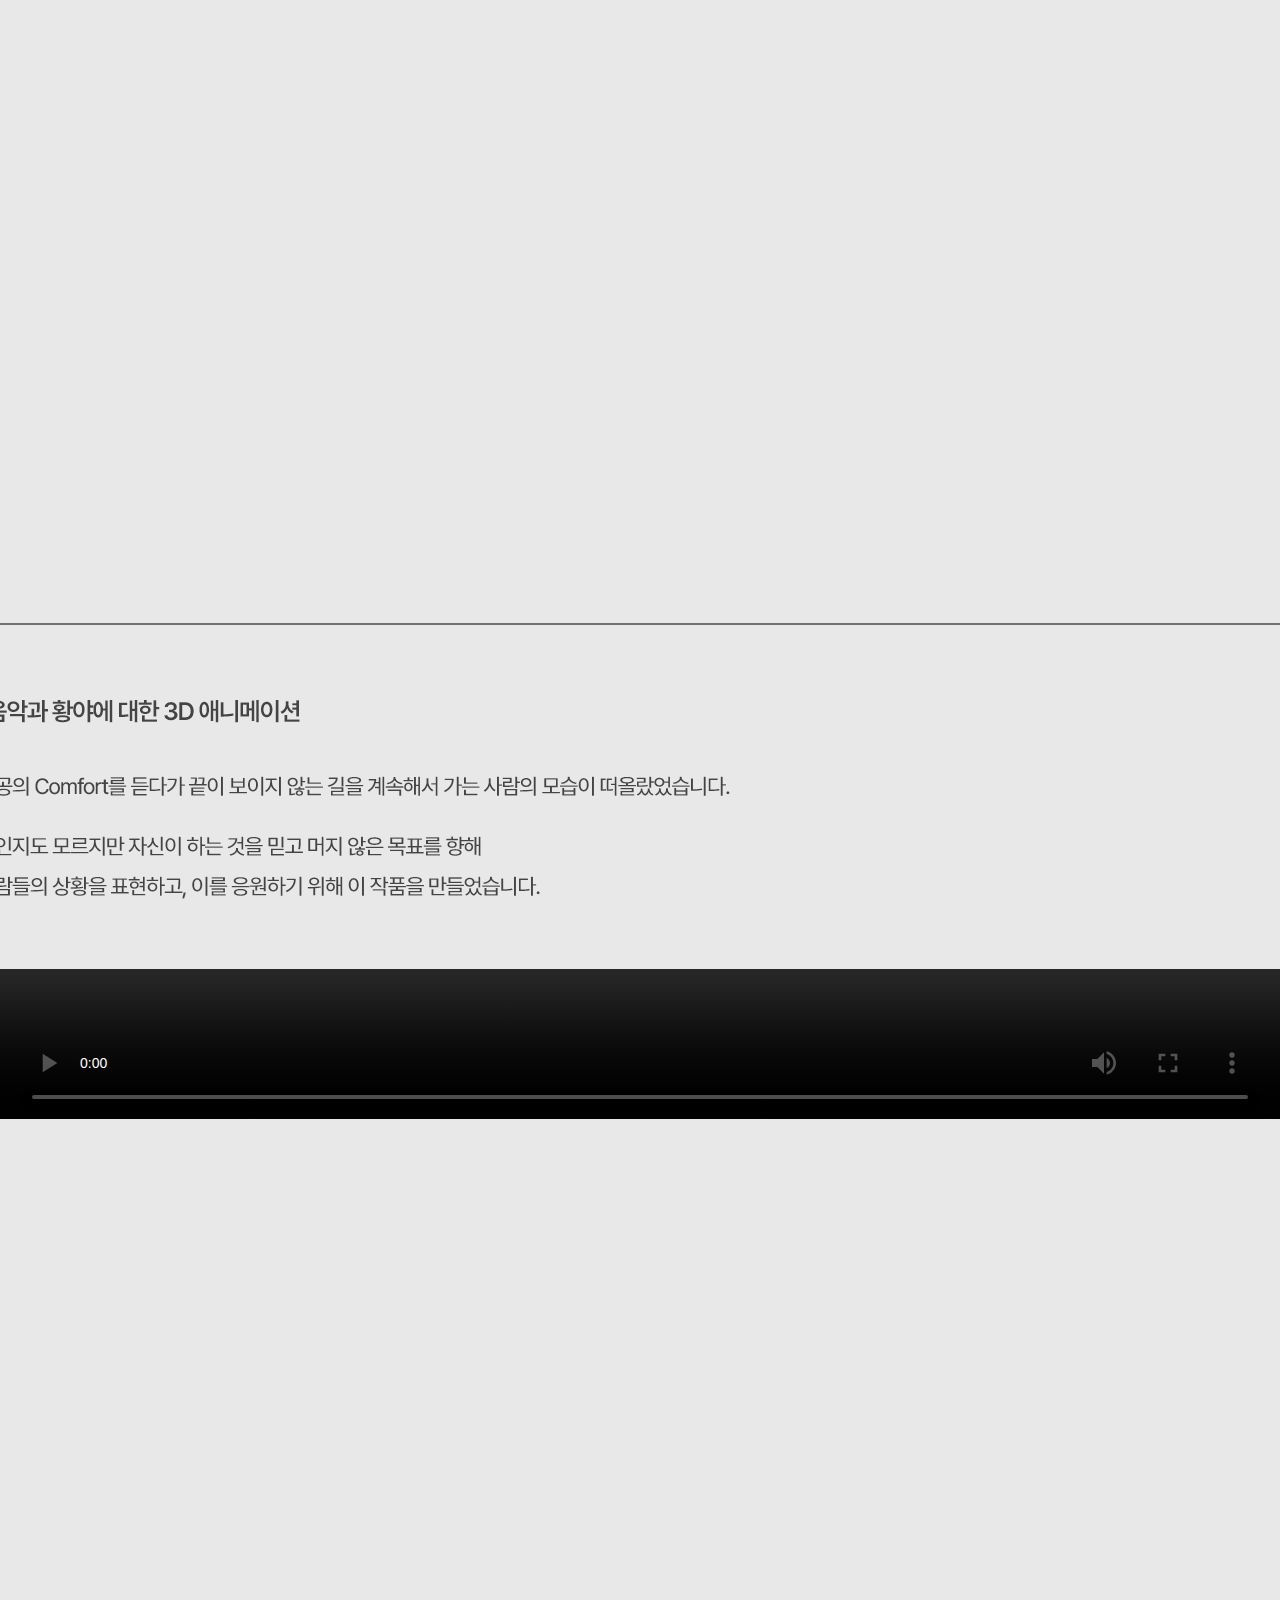
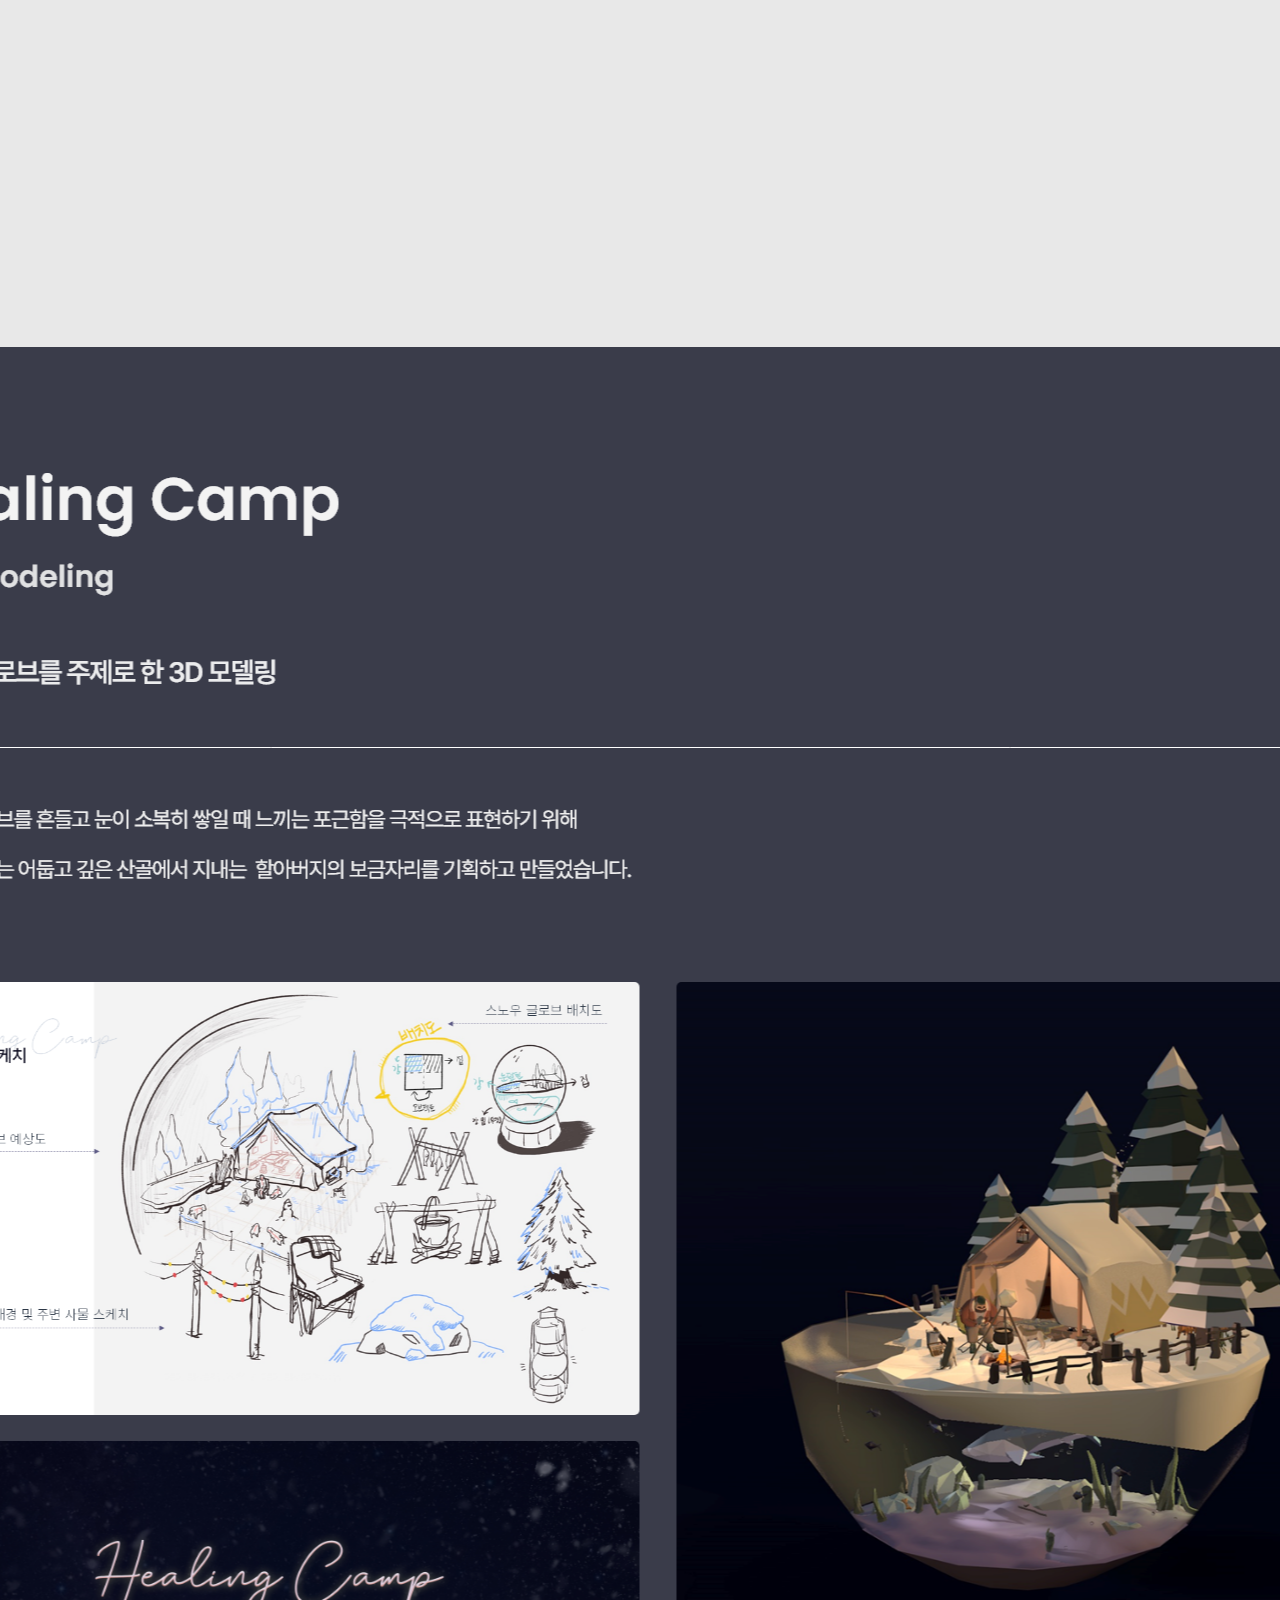
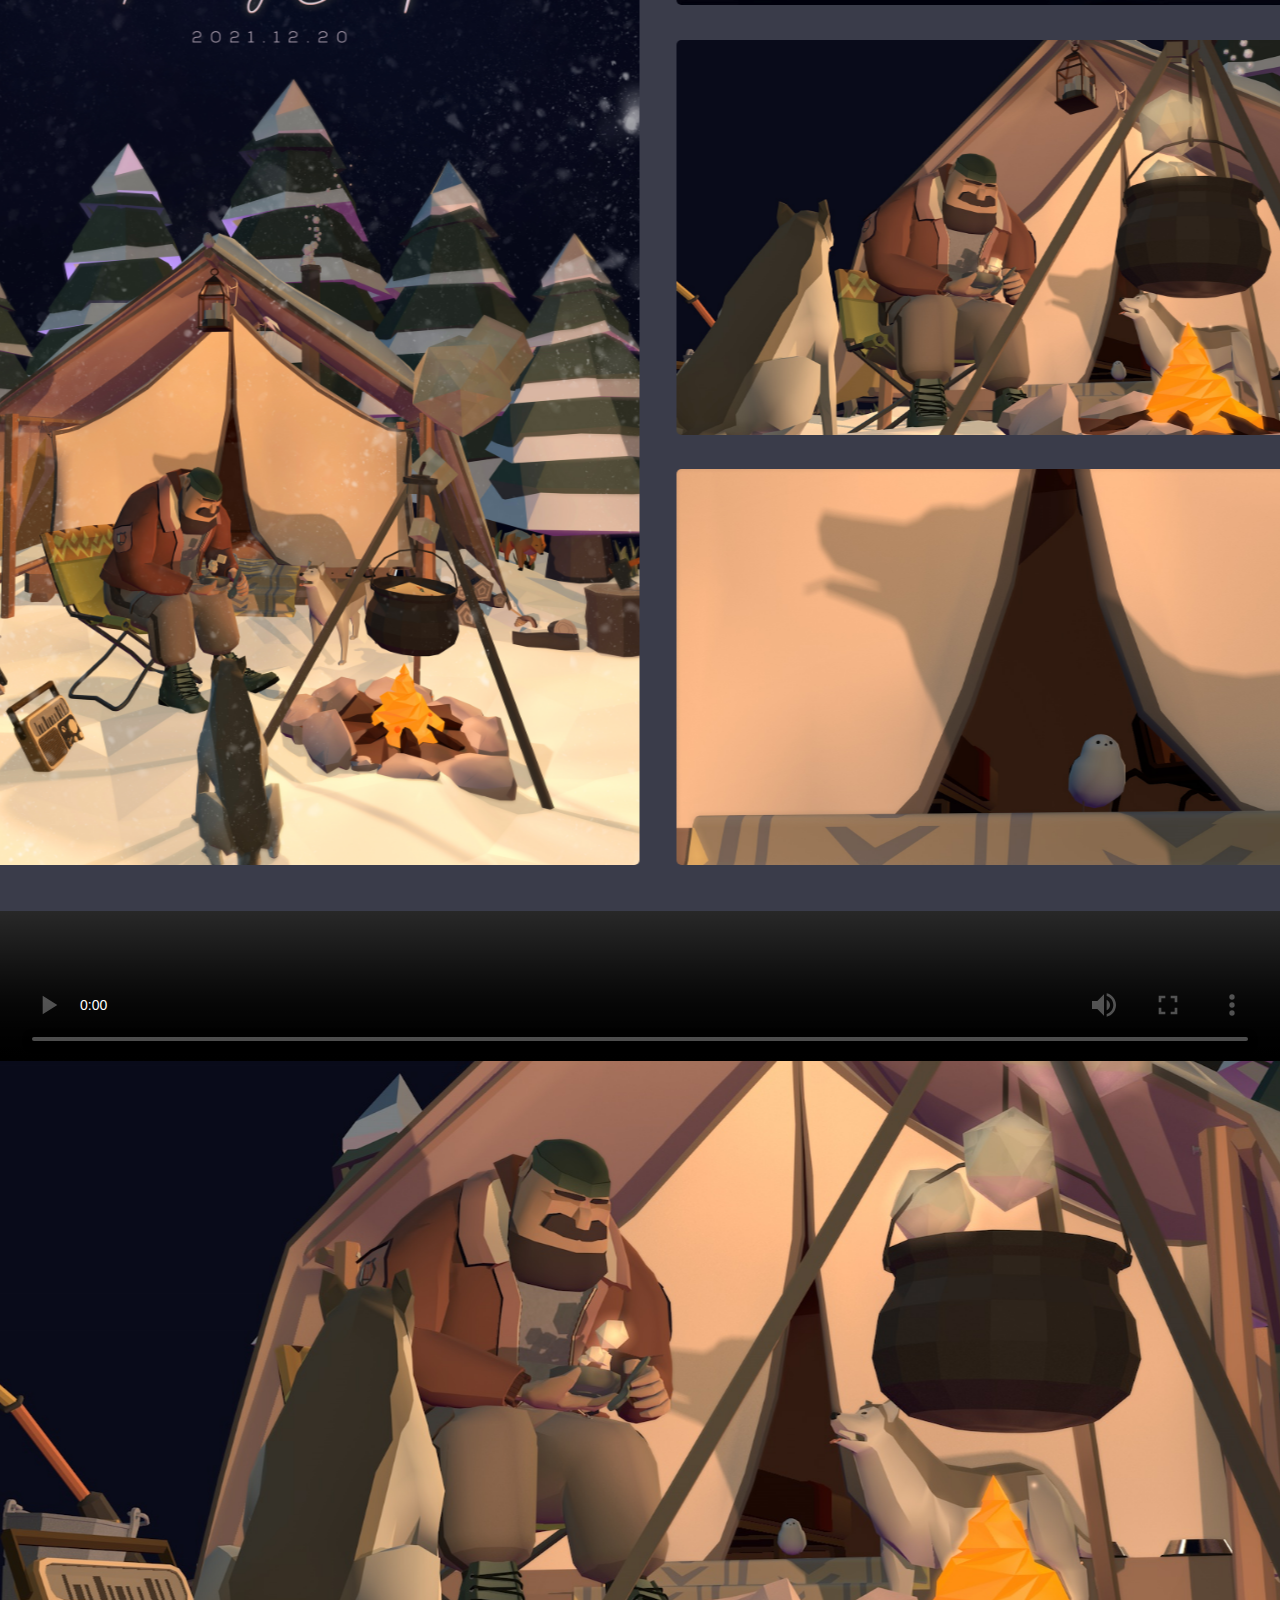
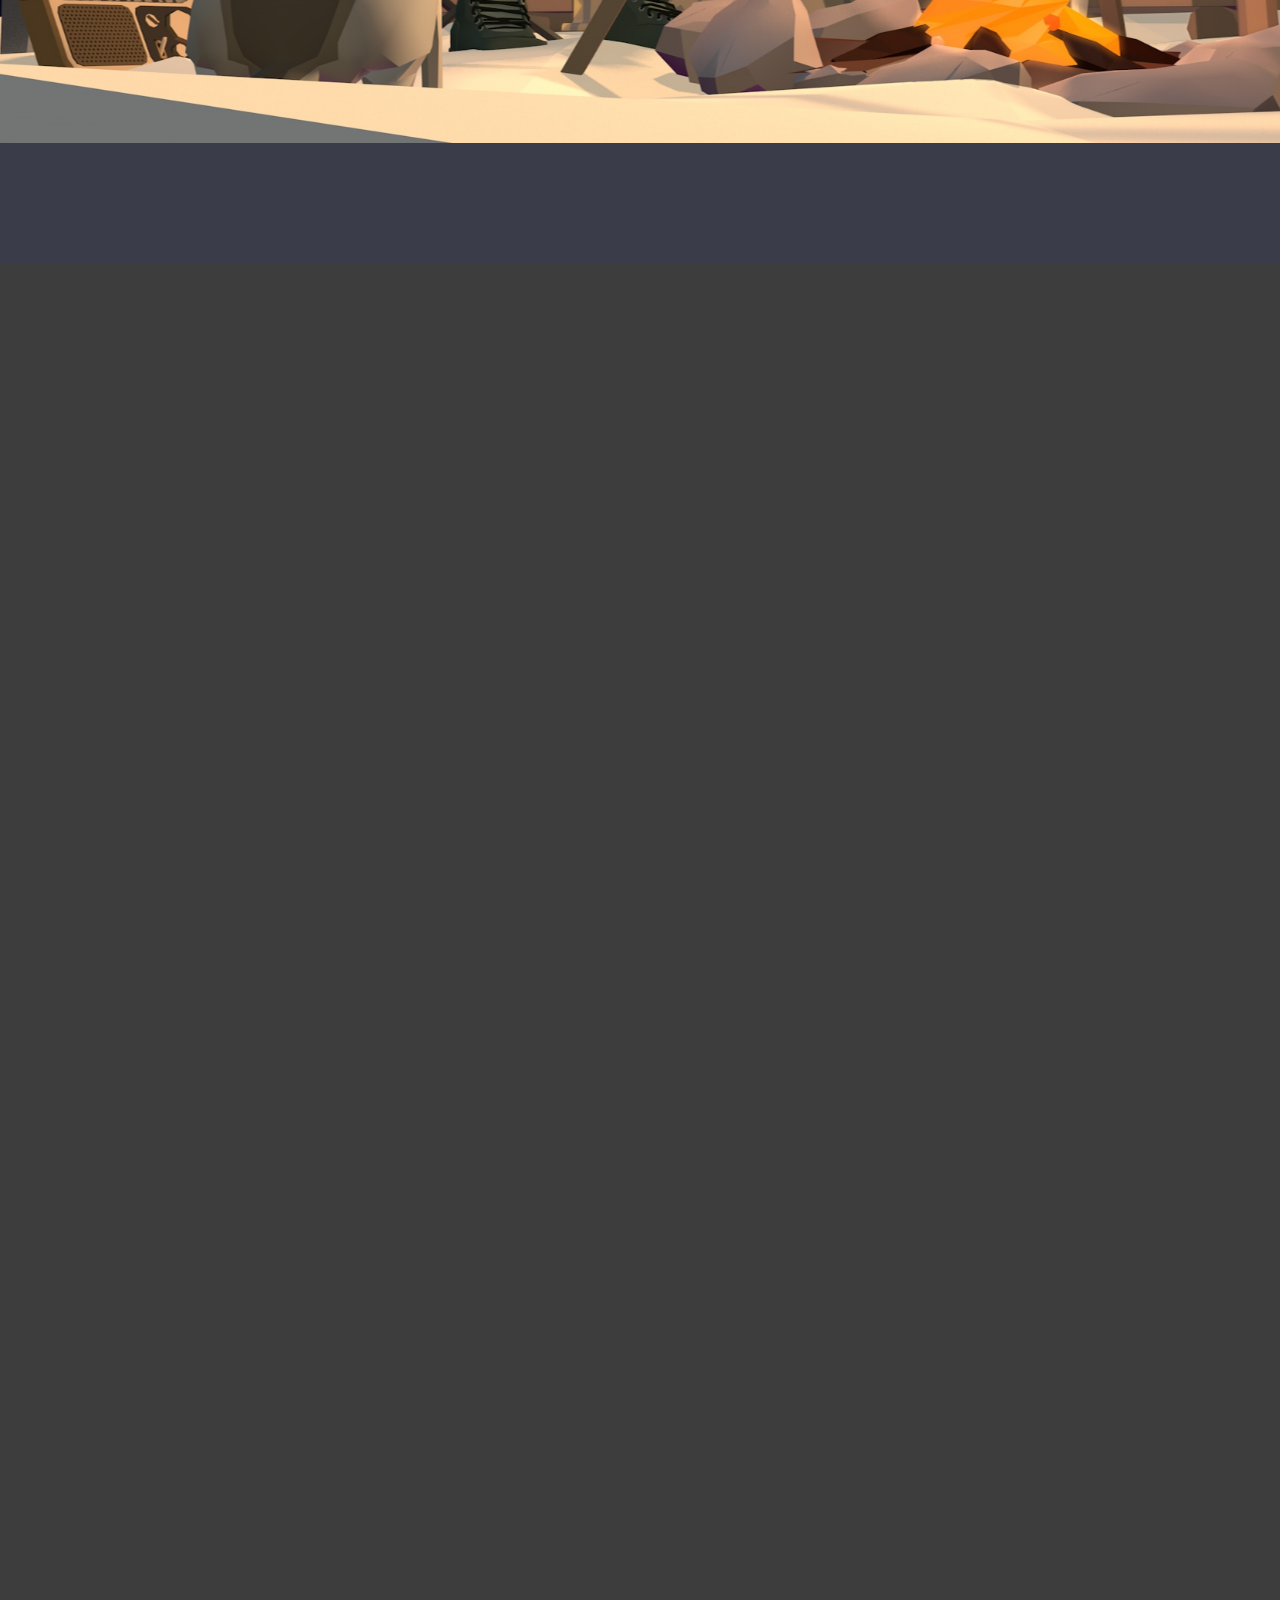
==== commit 10b8bf50: "Add files via upload" ====
--- a/index.html
+++ b/index.html
@@ -4,8 +4,13 @@
     <meta charset="UTF-8">
     <meta http-equiv="X-UA-Compatible" content="IE=edge">
     <meta name="viewport" content="width=device-width, initial-scale=1.0">
-    <title>Jinwoo's Protfolio</title>
+    <title>LimJinWoo</title>
     <link rel="stylesheet" href="master.css">
+
+    <script type="text/javascript"> var UserAgent = navigator.userAgent; if (UserAgent.match(/iPhone|ipad|Android|Windows CE|BlackBerry|Symbian|Windows Phone|webOS|Opera Mini|Opera Mobi|POLARIS|IEMobile|lgtelecom|nokia|SonyEricsson/i) != null || UserAgent.match(/LG|SAMSUNG|Samsung/) != null) { location.href = "index_m.html"; }
+    </script>
+    <link rel="shortcut icon" href="img/favicon.ico" type="image/x-icon">
+    <link rel="icon" href="img/favicon.ico" type="image/x-icon">
 </head>
 
 <body>
@@ -83,10 +88,18 @@
         </div>
     </div>
     <div class="wrap09">
-        <div class="c09"></div>
+        <div class="c09">
+            <div class="c09_video">
+                <video controls loop id="v_09">
+                    <source src="img/video/v_09.mp4" type="video/mp4">
+                    해당 브라우저는 video 태그를 지원하지 않습니다.
+                </video>
+            </div>
+        </div>
     </div>
     <footer>
         <div class="wrap10">
+            
             <div class="c10"></div>
         </div>
     </footer>
--- a/master.css
+++ b/master.css
@@ -74,7 +74,7 @@
 
 .wrap09{position: relative; 
         width:100%;
-        height: 4365px;
+        height: 5247px;
         text-align: center;
         background-color: #E8E8E8;
     }
@@ -309,13 +309,28 @@
 .c09{
     background-image: url(img/09_01.png);
     width: 100%;
-    height: 4101px;
-    position: absolute;
-    align-items: center;
-    background-repeat: no-repeat;
-    background-position: center;
-    margin-top: 110px;
-}
+    height: 4957px;
+    position: absolute;
+    align-items: center;
+    background-repeat: no-repeat;
+    background-position: center;
+    margin-top: 110px;
+}
+    .c09_video{
+        width: 100%;
+        height: 832px;
+        position: absolute;
+        align-items: center;
+        background-repeat: no-repeat;
+        background-position: center;
+        margin-top: 4124px;
+        z-index: 4;
+
+    }
+    #v_09{
+        width: 1482px;
+        margin-right: 3px;
+    }
 .wrap10{
     position: relative; 
         width:100%;
